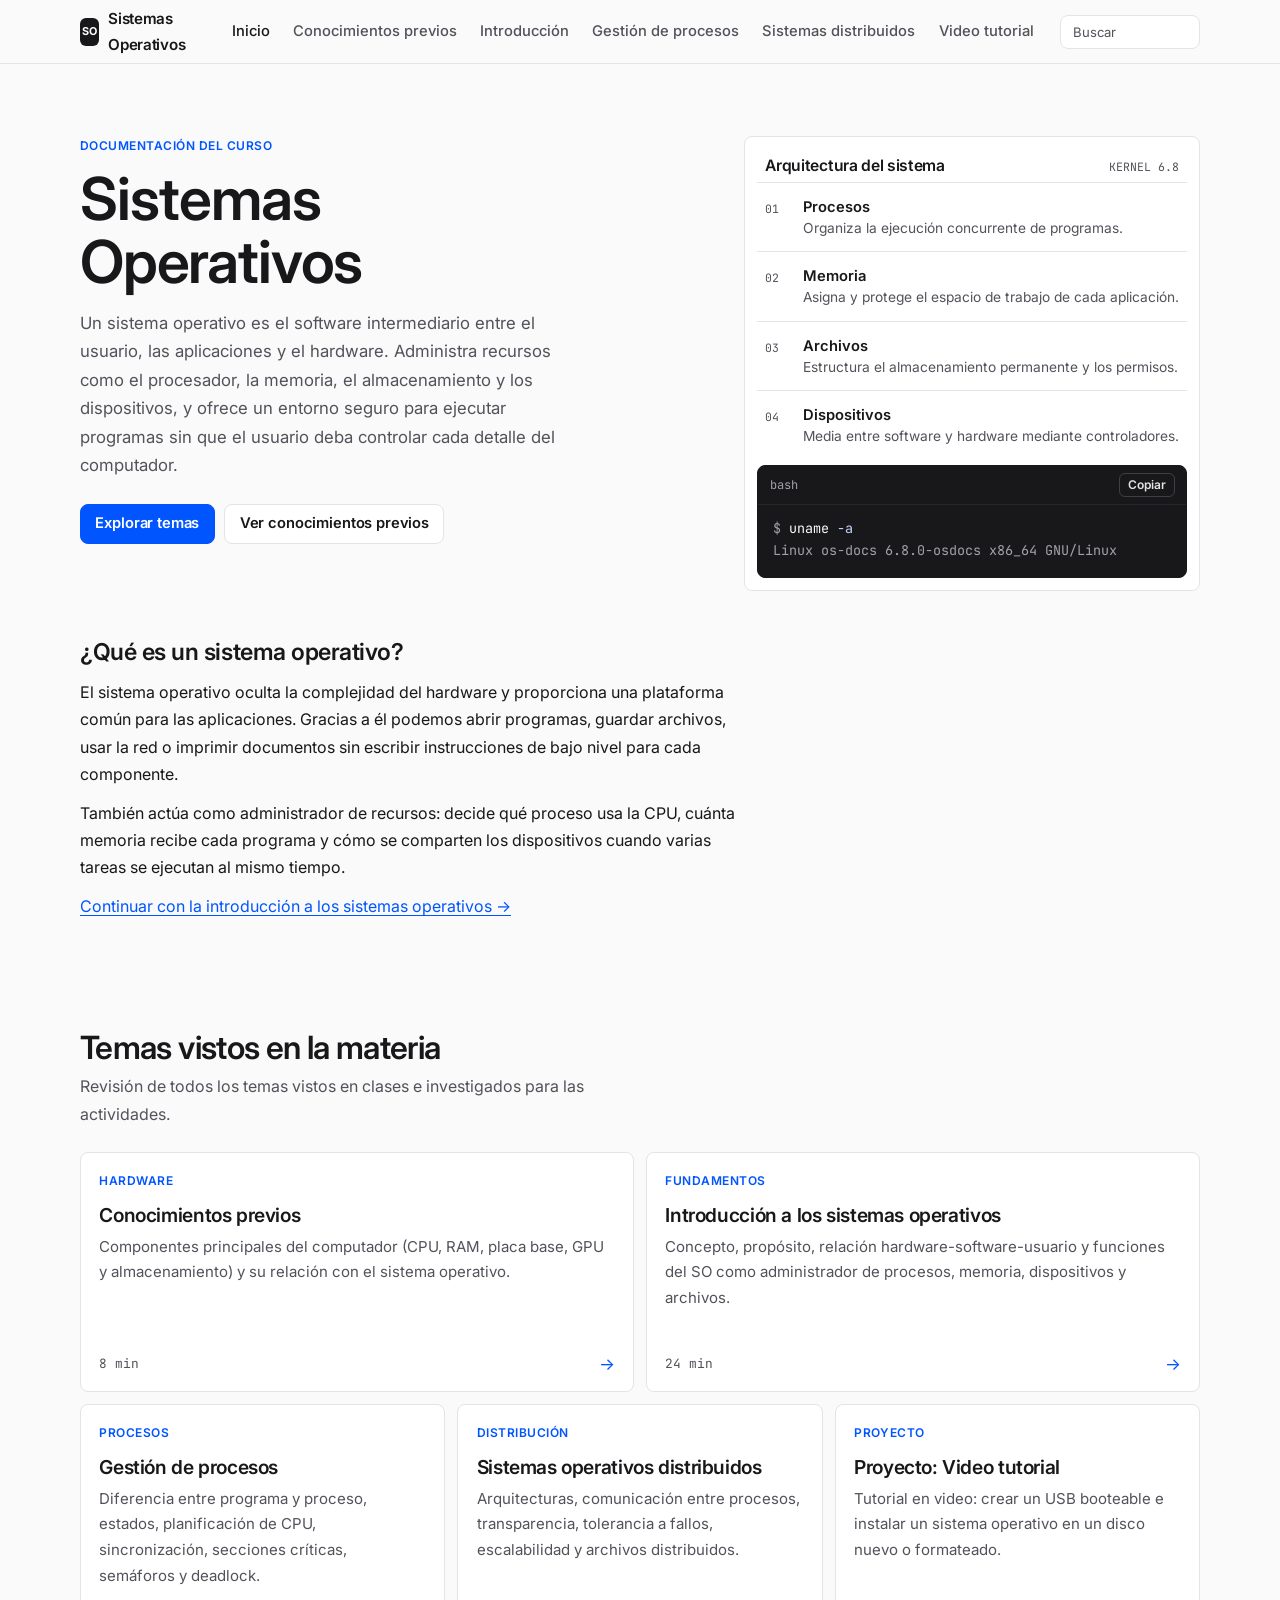
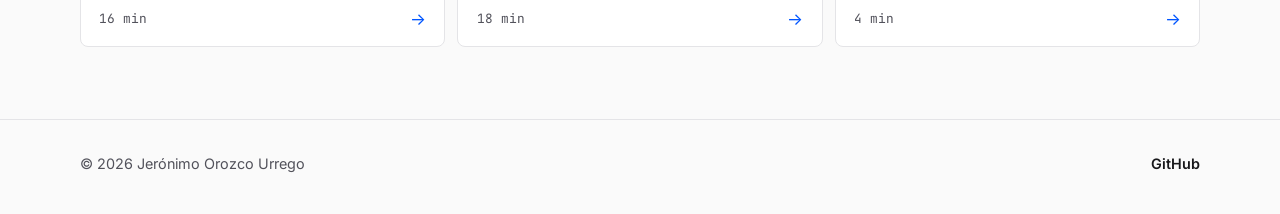
==== index.html @ da1ff466 "feat: añadir easter egg" ====
<!DOCTYPE html>
<html lang="es">
  <head>
    <meta charset="UTF-8" />
    <meta name="viewport" content="width=device-width, initial-scale=1.0" />
    <title>Sistemas Operativos | Proyecto Final</title>
    <meta
      name="description"
      content="Página educativa sobre sistemas operativos: introducción, conocimientos previos de hardware y temas del curso."
    />
    <link rel="preconnect" href="https://fonts.googleapis.com" />
    <link rel="preconnect" href="https://fonts.gstatic.com" crossorigin />
    <link
      href="https://fonts.googleapis.com/css2?family=Inter:wght@400;500;600;700&family=JetBrains+Mono:wght@400;500&display=swap"
      rel="stylesheet"
    />
    <link rel="stylesheet" href="css/styles.css?v=20261115f" />
  </head>
  <body data-root="">
    <header class="site-header">
      <div class="nav-bar">
        <a class="brand" href="index.html">
          <span class="brand-mark">SO</span>
          Sistemas Operativos
        </a>

        <ul class="nav-links" id="menu-principal">
          <li><a href="index.html" aria-current="page">Inicio</a></li>
          <li>
            <a href="temas/conocimientos-previos.html">Conocimientos previos</a>
          </li>
          <li><a href="temas/introduccion.html">Introducción</a></li>
          <li><a href="temas/gestion-procesos.html">Gestión de procesos</a></li>
          <li>
            <a href="temas/sistemas-distribuidos.html">Sistemas distribuidos</a>
          </li>
          <li><a href="temas/proyecto-video.html">Video tutorial</a></li>
        </ul>

        <div class="header-tools">
          <form class="page-search" role="search">
            <input
              class="page-search-input"
              type="search"
              placeholder="Buscar"
              aria-label="Buscar"
              autocomplete="off"
              spellcheck="false"
              autocapitalize="off"
            />
          </form>
          <button
            class="nav-toggle"
            type="button"
            aria-label="Abrir menú de navegación"
            aria-expanded="false"
            aria-controls="menu-principal"
          >
            <span></span>
            <span></span>
          </button>
        </div>
      </div>
    </header>

    <main>
      <section class="hero">
        <div class="hero-grid">
          <div class="hero-copy">
            <p class="eyebrow">
              Documentación del curso
            </p>
            <h1>Sistemas Operativos</h1>
            <p class="hero-lead">
              Un sistema operativo es el software intermediario entre el usuario,
              las aplicaciones y el hardware. Administra recursos como el
              procesador, la memoria, el almacenamiento y los dispositivos, y
              ofrece un entorno seguro para ejecutar programas sin que el usuario
              deba controlar cada detalle del computador.
            </p>
            <div class="hero-actions">
              <a class="btn btn-primary" href="#temas">Explorar temas</a>
              <a class="btn btn-secondary" href="temas/conocimientos-previos.html"
                >Ver conocimientos previos</a
              >
            </div>
          </div>

          <aside class="arch-card" aria-label="Arquitectura del sistema">
            <div class="arch-card-head">
              <h2>Arquitectura del sistema</h2>
              <span class="mono">KERNEL 6.8</span>
            </div>
            <ol class="arch-list">
              <li>
                <span class="idx mono">01</span>
                <div>
                  <strong>Procesos</strong>
                  Organiza la ejecución concurrente de programas.
                </div>
              </li>
              <li>
                <span class="idx mono">02</span>
                <div>
                  <strong>Memoria</strong>
                  Asigna y protege el espacio de trabajo de cada aplicación.
                </div>
              </li>
              <li>
                <span class="idx mono">03</span>
                <div>
                  <strong>Archivos</strong>
                  Estructura el almacenamiento permanente y los permisos.
                </div>
              </li>
              <li>
                <span class="idx mono">04</span>
                <div>
                  <strong>Dispositivos</strong>
                  Media entre software y hardware mediante controladores.
                </div>
              </li>
            </ol>
            <div class="term-block">
              <div class="term-block-bar">
                <span class="term-title">bash</span>
                <button type="button" class="copy-btn" data-copy="uname -a">
                  Copiar
                </button>
              </div>
              <pre class="term-pre"><span class="ps1">$</span> <span class="tok-cmd">uname</span> <span class="tok-flag">-a</span>
<span class="tok-out">Linux os-docs 6.8.0-osdocs x86_64 GNU/Linux</span></pre>
            </div>
          </aside>
        </div>
      </section>

      <section class="home-section" id="introduccion">
        <div class="lede-block prose">
          <h2>¿Qué es un sistema operativo?</h2>
          <p>
            El sistema operativo oculta la complejidad del hardware y
            proporciona una plataforma común para las aplicaciones. Gracias a
            él podemos abrir programas, guardar archivos, usar la red o
            imprimir documentos sin escribir instrucciones de bajo nivel para
            cada componente.
          </p>
          <p>
            También actúa como administrador de recursos: decide qué proceso
            usa la CPU, cuánta memoria recibe cada programa y cómo se
            comparten los dispositivos cuando varias tareas se ejecutan al
            mismo tiempo.
          </p>
          <p>
            <a href="temas/introduccion.html"
              >Continuar con la introducción a los sistemas operativos →</a
            >
          </p>
        </div>
      </section>

      <section class="home-section" id="temas">
        <div class="section-header">
          <h2>Temas vistos en la materia</h2>
          <p>
            Revisión de todos los temas vistos en clases e investigados para las actividades.
          </p>
        </div>

        <div class="topic-grid">
          <a class="topic-card" href="temas/conocimientos-previos.html">
            <span class="kicker">Hardware</span>
            <h3>Conocimientos previos</h3>
            <p>
              Componentes principales del computador (CPU, RAM, placa base,
              GPU y almacenamiento) y su relación con el sistema operativo.
            </p>
            <span class="topic-card-foot">
              <span class="mono">8 min</span>
              <span class="arrow" aria-hidden="true">→</span>
            </span>
          </a>

          <a class="topic-card" href="temas/introduccion.html">
            <span class="kicker">Fundamentos</span>
            <h3>Introducción a los sistemas operativos</h3>
            <p>
              Concepto, propósito, relación hardware-software-usuario y
              funciones del SO como administrador de procesos, memoria,
              dispositivos y archivos.
            </p>
            <span class="topic-card-foot">
              <span class="mono">24 min</span>
              <span class="arrow" aria-hidden="true">→</span>
            </span>
          </a>

          <a class="topic-card" href="temas/gestion-procesos.html">
            <span class="kicker">Procesos</span>
            <h3>Gestión de procesos</h3>
            <p>
              Diferencia entre programa y proceso, estados, planificación de
              CPU, sincronización, secciones críticas, semáforos y deadlock.
            </p>
            <span class="topic-card-foot">
              <span class="mono">16 min</span>
              <span class="arrow" aria-hidden="true">→</span>
            </span>
          </a>

          <a class="topic-card" href="temas/sistemas-distribuidos.html">
            <span class="kicker">Distribución</span>
            <h3>Sistemas operativos distribuidos</h3>
            <p>
              Arquitecturas, comunicación entre procesos, transparencia,
              tolerancia a fallos, escalabilidad y archivos distribuidos.
            </p>
            <span class="topic-card-foot">
              <span class="mono">18 min</span>
              <span class="arrow" aria-hidden="true">→</span>
            </span>
          </a>

          <a class="topic-card" href="temas/proyecto-video.html">
            <span class="kicker">Proyecto</span>
            <h3>Proyecto: Video tutorial</h3>
            <p>
              Tutorial en video: crear un USB booteable e instalar un
              sistema operativo en un disco nuevo o formateado.
            </p>
            <span class="topic-card-foot">
              <span class="mono">4 min</span>
              <span class="arrow" aria-hidden="true">→</span>
            </span>
          </a>
        </div>
      </section>
    </main>

    <footer class="site-footer">
      <div class="footer-inner">
        <p>© 2026 Jerónimo Orozco Urrego</p>
        <p>
          <a
            href="https://github.com/Darkkthrax"
            target="_blank"
            rel="noopener noreferrer"
            >GitHub</a
          >
        </p>
      </div>
    </footer>

    <script src="js/main.js?v=20261115f"></script>
  </body>
</html>
---- css/styles.css ----
:root {
  --bg: #fafafa;
  --surface: #f4f4f5;
  --card: #ffffff;
  --ink: #18181b;
  --muted: #52525b;
  --line: #e4e4e7;
  --line-strong: #d4d4d8;
  --accent: #0055ff;
  --accent-ink: #ffffff;
  --code: #18181b;
  --code-line: #27272a;
  --code-muted: #a1a1aa;
  --header: 64px;
  --font: "Inter", "Plus Jakarta Sans", system-ui, sans-serif;
  --mono: "JetBrains Mono", "Fira Code", ui-monospace, monospace;
  --measure: 68ch;
  --page: 1120px;
  --radius: 8px;
}

*,
*::before,
*::after {
  box-sizing: border-box;
}

html {
  scroll-behavior: smooth;
  -webkit-text-size-adjust: 100%;
  text-size-adjust: 100%;
  color-scheme: light;
}

body {
  margin: 0;
  min-height: 100vh;
  background: var(--bg);
  color: var(--ink);
  font-family: var(--font);
  font-size: 16px;
  line-height: 1.7;
  overflow-x: clip;
}

::selection {
  background: #dbe6ff;
  color: var(--ink);
}

img {
  max-width: 100%;
  display: block;
}

button,
input,
textarea {
  font-family: inherit;
}

:focus-visible {
  outline: 2px solid var(--accent);
  outline-offset: 2px;
}

a {
  color: var(--accent);
  text-underline-offset: 3px;
}

h1,
h2,
h3 {
  font-weight: 600;
  letter-spacing: -0.02em;
  line-height: 1.2;
  color: var(--ink);
  scroll-margin-top: calc(var(--header) + 16px);
}

h1 {
  margin: 0 0 0.75rem;
  font-size: clamp(2rem, 4vw, 2.55rem);
}

h2 {
  margin: 2.4rem 0 0.7rem;
  font-size: 1.45rem;
}

h3 {
  margin: 1.6rem 0 0.4rem;
  font-size: 1.08rem;
}

p {
  margin: 0.75rem 0;
}

strong {
  font-weight: 600;
}

.mono,
code,
kbd,
pre,
.term-pre,
.term-title {
  font-family: var(--mono);
}

/* Header */

.site-header {
  position: sticky;
  top: 0;
  z-index: 40;
  height: var(--header);
  background: rgba(250, 250, 250, 0.86);
  backdrop-filter: blur(8px);
  -webkit-backdrop-filter: blur(8px);
  border-bottom: 1px solid var(--line);
}

.nav-bar {
  height: 100%;
  width: min(var(--page), calc(100% - 40px));
  margin: 0 auto;
  display: grid;
  grid-template-columns: 1fr auto 1fr;
  align-items: center;
  gap: 1rem;
}

.brand {
  display: inline-flex;
  align-items: center;
  gap: 0.6rem;
  justify-self: start;
  color: var(--ink);
  text-decoration: none;
  font-weight: 600;
  letter-spacing: -0.02em;
  font-size: 0.95rem;
}

.brand-mark {
  width: 28px;
  height: 28px;
  display: grid;
  place-items: center;
  background: var(--ink);
  color: #fff;
  border-radius: 6px;
  font-size: 0.68rem;
  font-weight: 700;
  letter-spacing: 0;
}

.nav-links {
  display: flex;
  align-items: center;
  gap: 0.15rem;
  list-style: none;
  margin: 0;
  padding: 0;
}

.nav-links a {
  display: inline-block;
  padding: 0.35rem 0.65rem;
  color: var(--muted);
  text-decoration: none;
  font-size: 0.92rem;
  font-weight: 500;
  border-radius: 6px;
}

.nav-links a:hover {
  color: var(--ink);
  background: var(--surface);
}

.nav-links a[aria-current="page"] {
  color: var(--ink);
}

.header-tools {
  justify-self: end;
  display: flex;
  align-items: center;
  gap: 0.5rem;
}

.page-search {
  position: relative;
}

.page-search-input {
  width: 8.75rem;
  height: 34px;
  padding: 0 0.75rem;
  border: 1px solid var(--line);
  border-radius: var(--radius);
  background: var(--card);
  color: var(--ink);
  font-size: 0.82rem;
}

.page-search-input::placeholder {
  color: var(--muted);
}

.page-search-input:hover,
.page-search-input:focus {
  border-color: var(--line-strong);
  outline: none;
}

.page-search.is-cheat .page-search-input {
  border-color: #8f1d1d;
  color: #8f1d1d;
}

.search-panel {
  position: absolute;
  top: calc(100% + 6px);
  right: 0;
  z-index: 30;
  width: min(320px, 70vw);
  background: var(--card);
  border: 1px solid var(--line);
  border-radius: var(--radius);
  box-shadow: 0 12px 32px rgba(24, 24, 27, 0.12);
  overflow: hidden;
}

.search-panel[hidden] {
  display: none !important;
}

.page-search.is-cheat .search-panel {
  border-color: #8f1d1d;
}

kbd {
  font-family: var(--mono);
  font-size: 0.68rem;
  line-height: 1;
  padding: 0.28rem 0.35rem;
  border: 1px solid var(--line);
  border-radius: 4px;
  background: var(--surface);
  color: var(--ink);
}

.nav-toggle {
  display: none;
  width: 36px;
  height: 36px;
  border: 1px solid var(--line);
  border-radius: var(--radius);
  background: var(--card);
  cursor: pointer;
  padding: 0;
}

.nav-toggle span {
  display: block;
  width: 14px;
  height: 1px;
  margin: 5px auto;
  background: var(--ink);
}

/* Home */

.hero-grid,
.home-section,
.footer-inner {
  width: min(var(--page), calc(100% - 40px));
  margin-inline: auto;
}

.hero-grid {
  display: grid;
  grid-template-columns: minmax(0, 1.15fr) minmax(280px, 0.85fr);
  gap: 3rem;
  align-items: start;
  padding: 4.5rem 0 1.5rem;
}

.eyebrow,
.kicker {
  margin: 0 0 0.75rem;
  color: var(--accent);
  font-size: 0.75rem;
  font-weight: 600;
  letter-spacing: 0.04em;
  text-transform: uppercase;
}

.eyebrow .mono {
  text-transform: none;
  letter-spacing: 0;
}

.hero h1 {
  font-size: clamp(2.6rem, 5vw, 3.7rem);
  line-height: 1.05;
  max-width: 12ch;
}

.hero-lead,
.page-hero > .container > p,
.section-header p,
.topic-card p,
.arch-list div,
.summary-block > p,
.activity > p,
figcaption {
  color: var(--muted);
}

.hero-lead {
  max-width: 46ch;
  font-size: 1.05rem;
  margin: 1rem 0 0;
}

.hero-actions,
.crossword-actions {
  display: flex;
  flex-wrap: wrap;
  gap: 0.6rem;
  margin-top: 1.5rem;
}

.btn {
  display: inline-flex;
  align-items: center;
  justify-content: center;
  min-height: 40px;
  padding: 0.45rem 0.9rem;
  border-radius: var(--radius);
  border: 1px solid transparent;
  font-weight: 600;
  font-size: 0.92rem;
  letter-spacing: -0.01em;
  text-decoration: none;
  cursor: pointer;
  line-height: 1.2;
}

.btn-primary {
  background: var(--accent);
  border-color: var(--accent);
  color: var(--accent-ink);
}

.btn-primary:hover {
  background: #0046d5;
  border-color: #0046d5;
  color: #fff;
}

.btn-secondary {
  background: var(--card);
  border-color: var(--line);
  color: var(--ink);
}

.btn-secondary:hover {
  border-color: var(--ink);
  color: var(--ink);
}

.arch-card {
  background: var(--card);
  border: 1px solid var(--line);
  border-radius: var(--radius);
  padding: 0.4rem;
}

.arch-card-head {
  display: flex;
  align-items: baseline;
  justify-content: space-between;
  gap: 1rem;
  padding: 0.85rem 0.85rem 0.35rem;
}

.arch-card h2 {
  margin: 0;
  font-size: 0.98rem;
}

.arch-card-head .mono {
  color: var(--muted);
  font-size: 0.72rem;
}

.arch-list {
  list-style: none;
  margin: 0;
  padding: 0 0.35rem;
}

.arch-list li {
  display: grid;
  grid-template-columns: 2rem minmax(0, 1fr);
  gap: 0.35rem;
  padding: 0.8rem 0.5rem;
  border-top: 1px solid var(--line);
}

.arch-list .idx {
  color: var(--muted);
  font-size: 0.72rem;
  padding-top: 0.2rem;
}

.arch-list strong {
  display: block;
  color: var(--ink);
  font-size: 0.92rem;
}

.arch-list div {
  font-size: 0.86rem;
  line-height: 1.5;
}

.arch-card .term-block {
  margin: 0.35rem;
}

.home-section {
  padding: 1.5rem 0 4.5rem;
}

.lede-block {
  max-width: var(--measure);
}

.lede-block h2 {
  margin-top: 0;
}

.section-header h2 {
  margin: 0 0 0.4rem;
  font-size: clamp(1.6rem, 3vw, 2rem);
}

.section-header p {
  margin: 0;
  max-width: 52ch;
}

.topic-grid {
  display: grid;
  grid-template-columns: repeat(6, minmax(0, 1fr));
  gap: 0.75rem;
  margin: 1.5rem 0 0;
}

.topic-card {
  grid-column: span 2;
  display: flex;
  flex-direction: column;
  min-height: 220px;
  padding: 1.15rem 1.15rem 1rem;
  background: var(--card);
  border: 1px solid var(--line);
  border-radius: var(--radius);
  color: inherit;
  text-decoration: none;
  transition: border-color 0.15s ease;
}

.topic-card:nth-child(1),
.topic-card:nth-child(2) {
  grid-column: span 3;
  min-height: 240px;
}

.topic-card:hover {
  border-color: var(--ink);
  color: inherit;
}

.topic-card h3 {
  margin: 0 0 0.45rem;
  font-size: 1.2rem;
}

.topic-card p {
  margin: 0;
  flex: 1;
  font-size: 0.94rem;
}

.topic-card-foot {
  display: flex;
  align-items: center;
  justify-content: space-between;
  margin-top: 1.25rem;
  color: var(--muted);
  font-size: 0.8rem;
}

.topic-card .arrow {
  color: var(--accent);
  font-size: 1.05rem;
  line-height: 1;
}

/* Documentation layout */

.doc-shell {
  width: min(1180px, calc(100% - 40px));
  margin: 0 auto;
  padding: 2.5rem 0 4rem;
  display: grid;
  grid-template-columns: 200px minmax(0, var(--measure)) 190px;
  justify-content: center;
  column-gap: 2.5rem;
  align-items: start;
}

.doc-nav,
.doc-rail {
  position: sticky;
  top: calc(var(--header) + 20px);
  align-self: start;
  max-height: calc(100vh - var(--header) - 36px);
  overflow-x: hidden;
  overflow-y: auto;
}

.rail-label,
.toc > p {
  margin: 0 0 0.55rem;
  color: var(--muted);
  font-size: 0.72rem;
  font-weight: 600;
  letter-spacing: 0.06em;
  text-transform: uppercase;
}

.doc-nav ul {
  list-style: none;
  margin: 0;
  padding: 0;
}

.doc-nav a {
  display: block;
  padding: 0.32rem 0.55rem;
  border-radius: 6px;
  color: var(--muted);
  text-decoration: none;
  font-size: 0.88rem;
  line-height: 1.4;
}

.doc-nav a:hover {
  color: var(--ink);
  background: var(--surface);
}

.doc-nav a[aria-current="page"] {
  color: var(--accent);
  background: var(--surface);
  font-weight: 600;
}

.doc-main {
  min-width: 0;
  max-width: var(--measure);
}

.page-hero {
  padding: 0 0 0.4rem;
}

.page-hero p {
  color: var(--muted);
  max-width: var(--measure);
}

.container,
.content-column {
  width: 100%;
  max-width: none;
  margin: 0;
}

.section {
  padding: 0;
}

.prose p,
.prose li {
  color: var(--ink);
}

.prose > p,
.note,
.scenario,
.feature-list,
.sequence {
  max-width: var(--measure);
}

.toc {
  border: 0;
  background: transparent;
  padding: 0;
}

.toc ol {
  list-style: none;
  margin: 0;
  padding: 0;
}

.toc li + li {
  margin-top: 0.1rem;
}

.toc a {
  display: block;
  padding: 0.22rem 0;
  color: var(--muted);
  text-decoration: none;
  font-size: 0.82rem;
  line-height: 1.4;
}

.toc a:hover,
.toc a[aria-current="true"] {
  color: var(--ink);
}

.feature-list {
  list-style: none;
  margin: 0.8rem 0 1rem;
  padding: 0;
}

.feature-list li {
  margin: 0;
  padding: 0.55rem 0 0.55rem 0.9rem;
  border-left: 1px solid var(--line);
}

.feature-list li + li {
  margin-top: 0;
}

.note,
.scenario,
.summary-block,
.activity,
.refs {
  margin-top: 1.5rem;
}

.note,
.scenario {
  padding: 0.9rem 1rem;
  background: var(--surface);
  border: 1px solid var(--line);
  border-left: 2px solid var(--accent);
  border-radius: var(--radius);
}

.scenario {
  border-left-color: var(--ink);
}

.summary-block,
.activity,
.refs {
  padding-top: 0.25rem;
}

.summary-block h2,
.activity h2,
.refs h2 {
  margin-top: 0.2rem;
}

.diagram {
  margin: 1.1rem 0 1.3rem;
}

.diagram figcaption,
.media-block figcaption,
.video-block figcaption,
.compare caption {
  margin-top: 0.45rem;
  color: var(--muted);
  font-size: 0.86rem;
}

.layers {
  list-style: none;
  margin: 0;
  padding: 0;
  display: grid;
  gap: 0.5rem;
}

.layers li {
  padding: 0.8rem 0.9rem;
  background: var(--card);
  border: 1px solid var(--line);
  border-radius: var(--radius);
}

.layers li strong {
  display: block;
  font-size: 0.95rem;
}

.layers li span {
  display: block;
  margin-top: 0.15rem;
  color: var(--muted);
  font-size: 0.92rem;
}

.sequence {
  list-style: none;
  counter-reset: step;
  margin: 1rem 0;
  padding: 0;
}

.sequence li {
  counter-increment: step;
  position: relative;
  padding: 0 0 0.95rem 2.4rem;
}

.sequence li::before {
  content: counter(step, decimal-leading-zero);
  position: absolute;
  left: 0;
  top: 0.15rem;
  font-family: var(--mono);
  font-size: 0.75rem;
  color: var(--accent);
}

.states {
  display: grid;
  grid-template-columns: repeat(3, minmax(0, 1fr));
  gap: 0.5rem;
}

.state {
  padding: 0.8rem 0.85rem;
  background: var(--card);
  border: 1px solid var(--line);
  border-radius: var(--radius);
}

.state.is-current {
  border-color: var(--accent);
}

.state strong {
  display: block;
  font-size: 0.95rem;
}

.state span {
  display: block;
  margin-top: 0.3rem;
  color: var(--muted);
  font-size: 0.9rem;
}

.table-wrap {
  overflow-x: auto;
  margin: 1rem 0 1.2rem;
  border: 1px solid var(--line);
  border-radius: var(--radius);
  background: var(--card);
}

.compare {
  width: 100%;
  min-width: 520px;
  border-collapse: collapse;
  font-size: 0.92rem;
}

.compare caption {
  caption-side: bottom;
  padding: 0.55rem 0.8rem 0.7rem;
  text-align: left;
}

.compare th,
.compare td {
  padding: 0.7rem 0.8rem;
  border-bottom: 1px solid var(--line);
  text-align: left;
  vertical-align: top;
  font-weight: 400;
  color: var(--ink);
}

.compare thead th {
  background: var(--surface);
  color: var(--muted);
  font-size: 0.78rem;
  font-weight: 600;
  letter-spacing: 0.03em;
  text-transform: uppercase;
}

.compare tbody th {
  width: 22%;
  font-weight: 600;
}

.compare tr:last-child th,
.compare tr:last-child td {
  border-bottom: 0;
}

:not(pre) > code {
  font-family: var(--mono);
  font-size: 0.86em;
  background: var(--surface);
  border: 1px solid var(--line);
  border-radius: 4px;
  padding: 0.05em 0.35em;
  color: var(--ink);
}

.command {
  margin: 1.2rem 0;
}

.command h3 {
  margin-bottom: 0.45rem;
}

.term-block {
  margin: 0.7rem 0 0.9rem;
  background: var(--code);
  border: 1px solid var(--code);
  border-radius: var(--radius);
  overflow: hidden;
}

.term-block-bar {
  display: flex;
  align-items: center;
  justify-content: space-between;
  gap: 0.75rem;
  padding: 0.45rem 0.7rem;
  border-bottom: 1px solid var(--code-line);
  color: var(--code-muted);
  font-family: var(--mono);
  font-size: 0.75rem;
}

.copy-btn {
  border: 1px solid #3f3f46;
  background: transparent;
  color: #e4e4e7;
  border-radius: 6px;
  font-family: var(--font);
  font-size: 0.75rem;
  font-weight: 600;
  padding: 0.2rem 0.5rem;
  cursor: pointer;
}

.copy-btn:hover,
.copy-btn.is-copied {
  background: #27272a;
  color: #fff;
}

.term-pre {
  margin: 0;
  padding: 0.85rem 0.9rem 1rem;
  overflow-x: auto;
  background: var(--code);
  color: #f4f4f5;
  font-family: var(--mono);
  font-size: 0.84rem;
  line-height: 1.6;
}

.ps1,
.tok-out {
  color: var(--code-muted);
}

.tok-cmd {
  color: #fafafa;
}

.tok-flag,
.tok-str {
  color: #c7d4ff;
}

.refs ol {
  margin: 0;
  padding: 0;
  list-style: none;
  counter-reset: ref;
}

.refs li {
  position: relative;
  padding-left: 2.4rem;
  color: var(--muted);
  font-size: 0.92rem;
}

.refs li + li {
  margin-top: 0.55rem;
}

.refs li::before {
  counter-increment: ref;
  content: counter(ref, decimal-leading-zero);
  position: absolute;
  left: 0;
  font-family: var(--mono);
  font-size: 0.75rem;
  color: var(--ink);
}

.media-block,
.video-block {
  margin: 1.1rem 0 1.3rem;
}

.media-frame,
.video-frame,
.video-embed {
  position: relative;
  overflow: hidden;
  border: 1px solid var(--line);
  border-radius: var(--radius);
  background: var(--surface);
}

.media-frame {
  min-height: 180px;
}

.media-frame img,
.video-frame video {
  width: 100%;
  display: block;
}

.media-frame img {
  min-height: 180px;
  object-fit: cover;
}

.media-frame .placeholder-label,
.video-placeholder {
  margin: 0;
  padding: 0.8rem 0.9rem;
  color: var(--muted);
  font-size: 0.86rem;
}

.media-frame .placeholder-label {
  display: none;
}

.media-frame.is-empty .placeholder-label,
.video-frame.is-empty .video-placeholder {
  display: block;
}

.video-frame {
  background: var(--code);
  aspect-ratio: 16 / 9;
}

.video-frame video {
  height: 100%;
  background: var(--code);
}

.video-frame.is-empty video {
  display: none;
}

.video-placeholder {
  display: none;
  color: #e4e4e7;
}

.video-frame.is-empty .video-placeholder {
  display: grid;
  place-items: center;
  min-height: 100%;
}

.video-placeholder code {
  color: #fff;
  background: transparent;
  border: 0;
}

.video-embed {
  margin-top: 0.7rem;
  aspect-ratio: 16 / 9;
  background: var(--code);
}

.video-embed iframe {
  position: absolute;
  inset: 0;
  width: 100%;
  height: 100%;
  border: 0;
}

.project-meta {
  display: grid;
  grid-template-columns: repeat(auto-fit, minmax(200px, 1fr));
  gap: 0.6rem;
  margin: 0 0 1.4rem;
}

.project-meta > * {
  border: 1px solid var(--line);
  border-radius: var(--radius);
  background: var(--card);
  padding: 0.75rem 0.85rem;
}

.project-meta span {
  display: block;
  margin-bottom: 0.2rem;
  color: var(--muted);
  font-size: 0.72rem;
  font-weight: 600;
  letter-spacing: 0.05em;
  text-transform: uppercase;
}

.project-meta strong {
  display: block;
  font-size: 0.95rem;
  font-weight: 600;
  letter-spacing: -0.02em;
}

.project-meta strong + strong {
  margin-top: 0.15rem;
  color: var(--muted);
  font-weight: 500;
}

.flip-grid {
  display: grid;
  grid-template-columns: 1fr 1fr;
  gap: 0.6rem;
}

.flip-card {
  perspective: 1000px;
  height: 210px;
  border: 0;
  background: transparent;
  padding: 0;
  cursor: pointer;
  text-align: left;
  width: 100%;
  color: inherit;
}

.flip-inner {
  position: relative;
  display: block;
  width: 100%;
  height: 100%;
  transform-style: preserve-3d;
  transition: transform 0.4s ease;
}

.flip-card.is-flipped .flip-inner {
  transform: rotateY(180deg);
}

.flip-face {
  position: absolute;
  inset: 0;
  display: flex;
  flex-direction: column;
  justify-content: space-between;
  padding: 0.9rem 1rem;
  border: 1px solid var(--line);
  border-radius: var(--radius);
  background: var(--card);
  backface-visibility: hidden;
  -webkit-backface-visibility: hidden;
  overflow: hidden;
}

.flip-face.back {
  transform: rotateY(180deg);
  background: var(--surface);
}

.flip-face h3 {
  margin: 0;
  font-size: 1.05rem;
}

.flip-face p {
  margin: 0.5rem 0 0;
  color: var(--muted);
  font-size: 0.9rem;
}

.flip-hint {
  margin-top: auto;
  padding-top: 0.7rem;
  color: var(--accent);
  font-size: 0.75rem;
  font-weight: 600;
}

.crossword {
  display: grid;
  gap: 0.8rem;
}

.crossword-clues {
  margin: 0;
  padding-left: 1.2rem;
  color: var(--ink);
}

.crossword-clues li + li {
  margin-top: 0.3rem;
}

.crossword-board {
  display: grid;
  gap: 0.45rem;
}

.crossword-row {
  display: grid;
  grid-template-columns: 1.6rem minmax(0, 1fr);
  gap: 0.5rem;
  align-items: center;
}

.crossword-row span {
  font-family: var(--mono);
  font-size: 0.78rem;
  color: var(--muted);
}

.crossword-board input {
  width: 100%;
  border: 1px solid var(--line);
  border-radius: var(--radius);
  background: var(--card);
  padding: 0.55rem 0.7rem;
  color: var(--ink);
  font-family: var(--mono);
  font-weight: 500;
  letter-spacing: 0.04em;
  text-transform: uppercase;
}

.crossword-board input:focus {
  outline: 2px solid var(--accent);
  border-color: var(--accent);
}

.crossword-board input.is-correct {
  border-color: #15803d;
}

.crossword-board input.is-wrong {
  border-color: #b45309;
}

.crossword-feedback {
  min-height: 1.4em;
  margin: 0;
  font-weight: 600;
  font-size: 0.92rem;
}

.crossword-feedback.is-ok {
  color: #15803d;
}

.crossword-feedback.is-bad {
  color: #b45309;
}

.topic-pager {
  display: flex;
  justify-content: space-between;
  gap: 0.7rem;
  margin-top: 2.5rem;
  padding-top: 1.1rem;
  border-top: 1px solid var(--line);
}

.topic-pager a {
  flex: 1;
  max-width: 48%;
  display: flex;
  flex-direction: column;
  gap: 0.2rem;
  padding: 0.8rem 0.9rem;
  border: 1px solid var(--line);
  border-radius: var(--radius);
  background: var(--card);
  text-decoration: none;
  color: inherit;
}

.topic-pager a:hover {
  border-color: var(--ink);
}

.topic-pager span {
  color: var(--muted);
  font-size: 0.75rem;
  font-weight: 600;
}

.topic-pager strong {
  color: var(--ink);
  font-weight: 600;
  letter-spacing: -0.02em;
  font-size: 0.95rem;
}

.topic-pager .next {
  text-align: right;
  margin-left: auto;
}

.topic-pager .is-disabled {
  opacity: 0.45;
  pointer-events: none;
}

.site-footer {
  border-top: 1px solid var(--line);
}

.footer-inner {
  padding: 1.25rem 0 1.6rem;
  display: flex;
  justify-content: space-between;
  gap: 1rem;
  color: var(--muted);
  font-size: 0.9rem;
}

.site-footer a {
  color: var(--ink);
  font-weight: 600;
  text-decoration: none;
}

.site-footer a:hover {
  color: var(--accent);
}

/* Search */

.search-layer {
  position: fixed;
  inset: 0;
  z-index: 80;
  display: grid;
  align-items: start;
  justify-items: center;
  padding: 12vh 1rem 1rem;
  background: rgba(24, 24, 27, 0.4);
}

.search-layer[hidden] {
  display: none !important;
}

.search-dialog {
  width: min(560px, 100%);
  background: var(--card);
  border: 1px solid var(--line);
  border-radius: var(--radius);
  overflow: hidden;
}

.search-input {
  width: 100%;
  border: 0;
  border-bottom: 1px solid var(--line);
  background: transparent;
  padding: 0.9rem 1rem;
  font-size: 1rem;
  color: var(--ink);
}

.search-input:focus {
  outline: none;
}

.search-results {
  list-style: none;
  margin: 0;
  padding: 0.35rem;
  max-height: 320px;
  overflow: auto;
}

.search-results button {
  width: 100%;
  display: flex;
  flex-direction: column;
  align-items: flex-start;
  gap: 0.1rem;
  padding: 0.55rem 0.7rem;
  border: 0;
  border-radius: 6px;
  background: transparent;
  color: var(--ink);
  text-align: left;
  cursor: pointer;
}

.search-results button small {
  color: var(--muted);
  font-size: 0.78rem;
}

.search-results button.is-active,
.search-results button:hover {
  background: var(--surface);
}

.search-empty,
.search-hint {
  margin: 0;
  padding: 0.7rem 1rem;
  color: var(--muted);
  font-size: 0.8rem;
  border-top: 1px solid var(--line);
}

.search-layer.is-cheat {
  background: rgba(42, 0, 0, 0.72);
}

.search-layer.is-cheat .search-dialog {
  border-color: #8f1d1d;
  box-shadow: 0 0 0 1px #5c1010, 0 24px 70px rgba(90, 0, 0, 0.45);
}

.search-layer.is-cheat .search-input {
  color: #ffd0cc;
}

.search-layer.is-cheat .search-hint {
  color: #ffb4b0;
  border-top-color: #3f1616;
  font-size: 0.72rem;
  font-weight: 600;
  letter-spacing: 0.08em;
  text-transform: uppercase;
}

.search-results button.is-secret {
  background: #2a1010;
  color: #ffe8e4;
}

.search-results button.is-secret small {
  color: #ff6b63;
}

.search-results button.is-secret.is-active,
.search-results button.is-secret:hover {
  background: #3d1515;
}

@media (max-width: 1080px) {
  .doc-shell {
    grid-template-columns: 1fr;
    row-gap: 1.25rem;
  }

  .doc-nav,
  .doc-rail {
    position: static;
    max-height: none;
  }

  .doc-rail {
    order: 2;
    padding-bottom: 0.75rem;
    border-bottom: 1px solid var(--line);
  }

  .doc-main {
    order: 3;
    max-width: var(--measure);
  }

  .toc ol {
    display: flex;
    flex-wrap: wrap;
    gap: 0.2rem 1rem;
  }
}

@media (max-width: 900px) {
  .nav-bar {
    grid-template-columns: 1fr auto;
  }

  .nav-toggle {
    display: inline-block;
  }

  .search-label {
    display: none;
  }

  .nav-links {
    display: none;
    position: absolute;
    top: calc(100% + 1px);
    left: 0;
    right: 0;
    flex-direction: column;
    align-items: stretch;
    padding: 0.4rem;
    background: rgba(250, 250, 250, 0.96);
    backdrop-filter: blur(8px);
    border-bottom: 1px solid var(--line);
  }

  .nav-links.is-open {
    display: flex;
  }

  .nav-links a {
    padding: 0.7rem 0.75rem;
  }

  .hero-grid,
  .topic-grid,
  .doc-shell,
  .states,
  .flip-grid {
    grid-template-columns: 1fr;
  }

  .hero-grid {
    padding-top: 2.4rem;
    gap: 1.5rem;
  }

  .hero h1 {
    max-width: none;
  }

  .topic-card,
  .topic-card:nth-child(1),
  .topic-card:nth-child(2) {
    grid-column: auto;
    min-height: 0;
  }

  .doc-shell {
    padding-top: 1.4rem;
  }

  .doc-nav {
    position: static;
    max-height: none;
  }

  .doc-nav ul {
    display: flex;
    gap: 0.25rem;
    overflow-x: auto;
    padding-bottom: 0.35rem;
  }

  .doc-nav a {
    white-space: nowrap;
    border: 1px solid var(--line);
    border-radius: var(--radius);
    padding: 0.3rem 0.7rem;
    margin: 0;
    background: var(--card);
  }

  .topic-pager {
    flex-direction: column;
  }

  .topic-pager a,
  .topic-pager .next {
    max-width: none;
    text-align: left;
    margin-left: 0;
  }
}

@media (max-width: 640px) {
  .footer-inner {
    flex-direction: column;
  }

  .hero-actions .btn,
  .crossword-actions .btn {
    width: 100%;
  }
}

@media (prefers-reduced-motion: reduce) {
  html {
    scroll-behavior: auto;
  }

  .flip-inner,
  .topic-card {
    transition: none;
  }
}
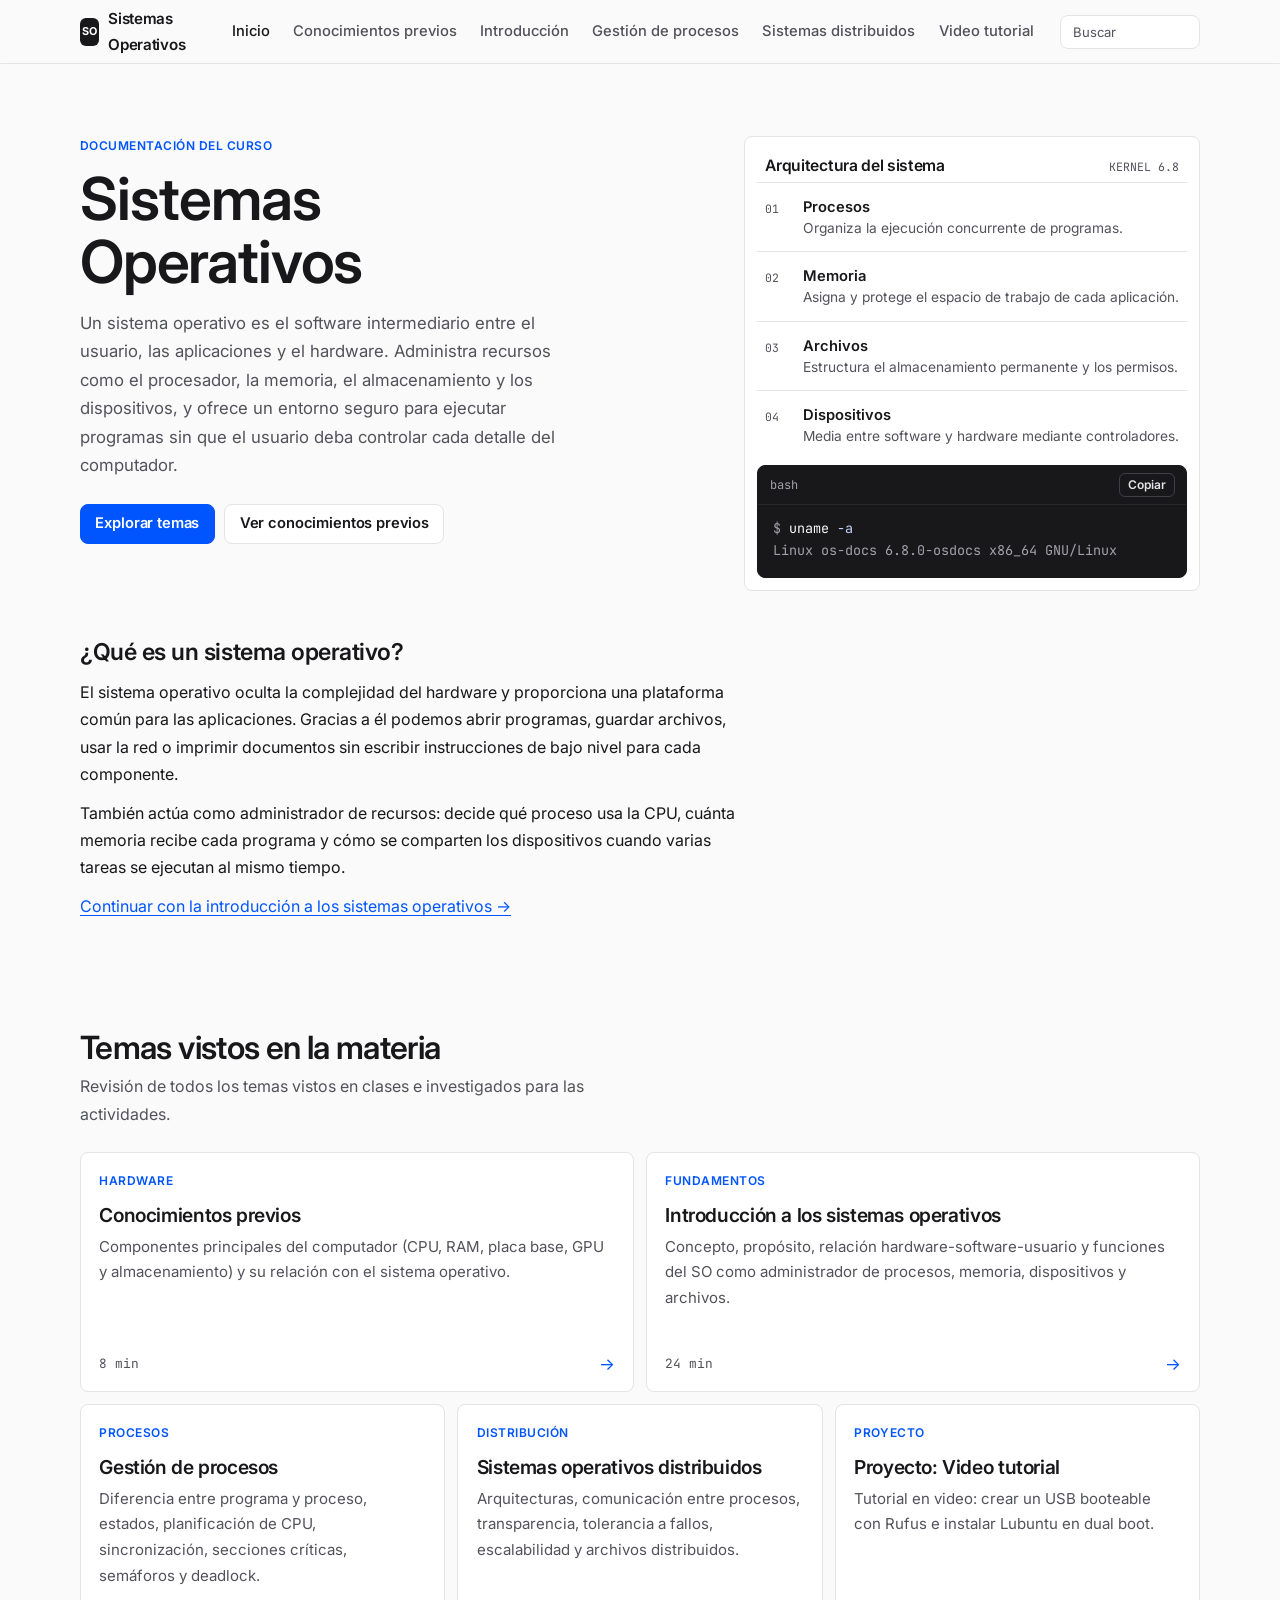
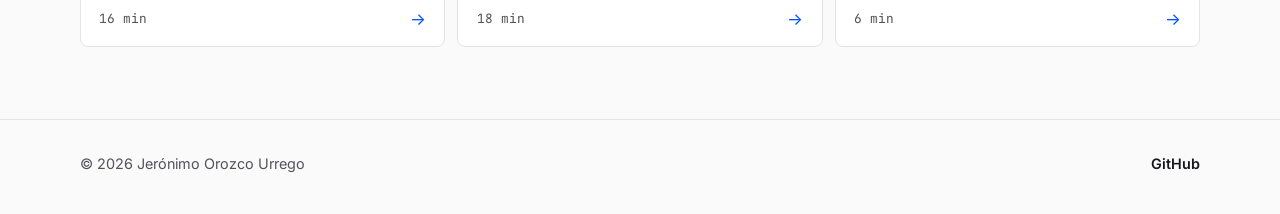
==== commit 8f1297e6: "chore: agregar arreglos y video de instalación" ====
--- a/index.html
+++ b/index.html
@@ -225,11 +225,11 @@
             <span class="kicker">Proyecto</span>
             <h3>Proyecto: Video tutorial</h3>
             <p>
-              Tutorial en video: crear un USB booteable e instalar un
-              sistema operativo en un disco nuevo o formateado.
-            </p>
-            <span class="topic-card-foot">
-              <span class="mono">4 min</span>
+              Tutorial en video: crear un USB booteable con Rufus e instalar
+              Lubuntu en dual boot.
+            </p>
+            <span class="topic-card-foot">
+              <span class="mono">6 min</span>
               <span class="arrow" aria-hidden="true">→</span>
             </span>
           </a>
--- a/css/styles.css
+++ b/css/styles.css
@@ -331,7 +331,8 @@
 }
 
 .hero-actions,
-.crossword-actions {
+.crossword-actions,
+.flow-actions {
   display: flex;
   flex-wrap: wrap;
   gap: 0.6rem;
@@ -975,21 +976,18 @@
   object-fit: cover;
 }
 
-.media-frame .placeholder-label,
-.video-placeholder {
-  margin: 0;
-  padding: 0.8rem 0.9rem;
-  color: var(--muted);
-  font-size: 0.86rem;
-}
-
-.media-frame .placeholder-label {
-  display: none;
-}
-
-.media-frame.is-empty .placeholder-label,
-.video-frame.is-empty .video-placeholder {
-  display: block;
+.media-frame.is-diagram {
+  min-height: 0;
+  padding: 0.85rem 1rem;
+  background: #fff;
+}
+
+.media-frame.is-diagram img {
+  width: 100%;
+  height: auto;
+  min-height: 0;
+  object-fit: contain;
+  background: #fff;
 }
 
 .video-frame {
@@ -1008,7 +1006,10 @@
 
 .video-placeholder {
   display: none;
+  margin: 0;
+  padding: 0.8rem 0.9rem;
   color: #e4e4e7;
+  font-size: 0.86rem;
 }
 
 .video-frame.is-empty .video-placeholder {
@@ -1216,6 +1217,162 @@
 
 .crossword-feedback.is-bad {
   color: #b45309;
+}
+
+.arena {
+  display: grid;
+  gap: 0.9rem;
+  margin-top: 0.4rem;
+}
+
+.arena-meta {
+  display: flex;
+  flex-wrap: wrap;
+  gap: 0.75rem 1.2rem;
+  color: var(--muted);
+  font-size: 0.9rem;
+  font-weight: 600;
+}
+
+.arena-prompt {
+  margin: 0;
+  font-weight: 600;
+}
+
+.arena-choices {
+  display: flex;
+  flex-wrap: wrap;
+  gap: 0.6rem;
+}
+
+.arena-choices .btn.is-selected {
+  border-color: var(--accent);
+  box-shadow: inset 0 0 0 1px var(--accent);
+}
+
+.arena-choices .btn:disabled {
+  opacity: 0.7;
+  cursor: default;
+}
+
+.arena-results {
+  display: grid;
+  gap: 0.8rem;
+}
+
+.arena-panel {
+  border: 1px solid var(--line);
+  border-radius: var(--radius);
+  background: var(--card);
+  padding: 0.85rem 1rem;
+}
+
+.arena-panel h3 {
+  margin: 0 0 0.35rem;
+  font-size: 1rem;
+}
+
+.arena-order,
+.arena-metrics {
+  margin: 0;
+  color: var(--muted);
+  font-size: 0.9rem;
+}
+
+.arena-gantt {
+  display: flex;
+  width: 100%;
+  min-height: 2.1rem;
+  margin: 0.65rem 0;
+  border: 1px solid var(--line);
+  border-radius: 6px;
+  overflow: hidden;
+  background: var(--surface);
+}
+
+.arena-gantt-block,
+.arena-gantt-idle {
+  display: inline-flex;
+  align-items: center;
+  justify-content: center;
+  min-width: 0;
+  padding: 0 0.2rem;
+  color: #fff;
+  font-family: var(--mono);
+  font-size: 0.75rem;
+  font-weight: 600;
+}
+
+.arena-gantt-idle {
+  background: repeating-linear-gradient(
+    -45deg,
+    #e4e4e7,
+    #e4e4e7 4px,
+    #f4f4f5 4px,
+    #f4f4f5 8px
+  );
+}
+
+.arena-feedback {
+  min-height: 1.4em;
+  margin: 0;
+  font-weight: 600;
+  font-size: 0.92rem;
+}
+
+.arena-feedback.is-ok {
+  color: #15803d;
+}
+
+.arena-feedback.is-bad {
+  color: #b45309;
+}
+
+.detective {
+  display: grid;
+  gap: 0.9rem;
+  margin-top: 0.4rem;
+}
+
+.detective-case {
+  border: 1px solid var(--line);
+  border-radius: var(--radius);
+  background: var(--card);
+  padding: 0.95rem 1rem;
+}
+
+.detective-kicker {
+  margin: 0 0 0.35rem;
+  color: var(--accent);
+  font-size: 0.75rem;
+  font-weight: 700;
+  letter-spacing: 0.04em;
+  text-transform: uppercase;
+}
+
+.detective-story {
+  margin: 0;
+  font-size: 1.02rem;
+  line-height: 1.55;
+}
+
+.detective-choices .btn.is-correct {
+  border-color: #15803d;
+  box-shadow: inset 0 0 0 1px #15803d;
+}
+
+.detective-choices .btn.is-wrong {
+  border-color: #b45309;
+  box-shadow: inset 0 0 0 1px #b45309;
+}
+
+.detective-explain {
+  margin: 0;
+  padding: 0.75rem 0.9rem;
+  border-left: 3px solid var(--accent);
+  background: var(--surface);
+  color: var(--muted);
+  font-size: 0.95rem;
 }
 
 .topic-pager {
@@ -1540,7 +1697,11 @@
   }
 
   .hero-actions .btn,
-  .crossword-actions .btn {
+  .crossword-actions .btn,
+  .flow-actions .btn,
+  .arena-choices .btn,
+  .arena-actions .btn,
+  .detective-choices .btn {
     width: 100%;
   }
 }
@@ -1551,7 +1712,278 @@
   }
 
   .flip-inner,
-  .topic-card {
+  .topic-card,
+  .flow-card.is-lifted {
     transition: none;
-  }
-}
+    transform: none;
+  }
+}
+
+.workflow {
+  position: relative;
+  display: grid;
+  gap: 0.9rem;
+  margin-top: 1rem;
+}
+
+.flow-legend {
+  display: flex;
+  flex-wrap: wrap;
+  gap: 0.4rem;
+  margin: 0;
+  padding: 0;
+  list-style: none;
+}
+
+.flow-legend li,
+.flow-who {
+  display: inline-flex;
+  align-items: center;
+  margin: 0;
+  padding: 0.16rem 0.45rem;
+  border-radius: 999px;
+  font-size: 0.68rem;
+  font-weight: 600;
+  letter-spacing: 0.04em;
+  text-transform: uppercase;
+}
+
+.flow-legend li[data-who="usuario"],
+.flow-card[data-who="usuario"] .flow-who {
+  background: var(--accent);
+  color: #fff;
+}
+
+.flow-legend li[data-who="sistema"],
+.flow-card[data-who="sistema"] .flow-who {
+  background: var(--surface);
+  color: var(--ink);
+  box-shadow: inset 0 0 0 1px var(--line-strong);
+}
+
+.flow-legend li[data-who="hardware"],
+.flow-card[data-who="hardware"] .flow-who {
+  background: var(--ink);
+  color: #fff;
+}
+
+.flow-zone-label {
+  display: flex;
+  align-items: baseline;
+  justify-content: space-between;
+  margin: 0 0 0.4rem;
+  color: var(--muted);
+  font-size: 0.72rem;
+  font-weight: 600;
+  letter-spacing: 0.06em;
+  text-transform: uppercase;
+}
+
+.flow-zone-label span {
+  font-family: var(--mono);
+  font-weight: 500;
+  letter-spacing: 0;
+}
+
+.flow-drop {
+  position: relative;
+}
+
+.flow-empty {
+  position: absolute;
+  inset: 0;
+  display: grid;
+  place-items: center;
+  margin: 0;
+  padding: 1rem;
+  color: var(--muted);
+  text-align: center;
+  pointer-events: none;
+}
+
+.flow-empty[hidden] {
+  display: none;
+}
+
+.flow-list {
+  display: flex;
+  flex-direction: column;
+  gap: 0.45rem;
+  margin: 0;
+  padding: 0.45rem;
+  list-style: none;
+  border-radius: var(--radius);
+}
+
+.flow-zone-line .flow-list {
+  min-height: 6.75rem;
+  background: var(--surface);
+  border: 1px solid var(--line);
+}
+
+.flow-zone-bank .flow-list {
+  padding: 0;
+  background: transparent;
+}
+
+.flow-zone.is-over .flow-list {
+  border-color: var(--accent);
+  box-shadow: inset 0 0 0 1px var(--accent);
+}
+
+.flow-card {
+  display: grid;
+  grid-template-columns: 28px minmax(0, 1fr) auto;
+  gap: 0.45rem;
+  align-items: start;
+  margin: 0;
+  padding: 0.65rem 0.65rem 0.7rem 0.35rem;
+  border: 1px solid var(--line);
+  border-radius: var(--radius);
+  background: var(--card);
+  cursor: grab;
+  user-select: none;
+  -webkit-user-drag: none;
+}
+
+.flow-card:focus-visible {
+  outline: 2px solid var(--accent);
+  outline-offset: 2px;
+}
+
+.flow-card.is-correct {
+  border-color: #15803d;
+}
+
+.flow-card.is-wrong {
+  border-color: #b45309;
+}
+
+.flow-card.is-lifted {
+  position: fixed;
+  z-index: 35;
+  margin: 0;
+  cursor: grabbing;
+  box-shadow: 0 16px 40px rgba(24, 24, 27, 0.16);
+}
+
+.flow-grip {
+  align-self: center;
+  width: 28px;
+  height: 44px;
+  touch-action: none;
+  background-image: radial-gradient(currentColor 1.15px, transparent 1.25px);
+  background-size: 6px 6px;
+  background-position: center;
+  background-repeat: repeat;
+  color: #71717a;
+}
+
+.flow-card-main {
+  min-width: 0;
+  padding-top: 0.1rem;
+}
+
+.flow-kicker {
+  display: flex;
+  align-items: center;
+  gap: 0.4rem;
+}
+
+.flow-index {
+  font-family: var(--mono);
+  font-size: 0.75rem;
+  font-weight: 500;
+  color: var(--accent);
+}
+
+.flow-index[hidden] {
+  display: none;
+}
+
+.flow-title {
+  margin: 0.28rem 0 0;
+  font-weight: 600;
+  font-size: 0.95rem;
+  letter-spacing: -0.01em;
+}
+
+.flow-detail,
+.flow-topic {
+  margin: 0.2rem 0 0;
+  color: var(--muted);
+  font-size: 0.86rem;
+  line-height: 1.45;
+}
+
+.flow-topic {
+  margin-top: 0.35rem;
+  font-size: 0.75rem;
+}
+
+.flow-moves {
+  display: flex;
+  flex-direction: column;
+  gap: 0.25rem;
+}
+
+.flow-moves button {
+  width: 32px;
+  height: 32px;
+  padding: 0;
+  border: 1px solid var(--line);
+  border-radius: 6px;
+  background: var(--surface);
+  color: var(--ink);
+  font: inherit;
+  font-size: 0.95rem;
+  line-height: 1;
+  cursor: pointer;
+}
+
+.flow-moves button:hover {
+  border-color: var(--ink);
+}
+
+.flow-moves button[hidden] {
+  display: none;
+}
+
+.flow-slot {
+  border: 1px dashed var(--accent);
+  border-radius: var(--radius);
+  background: #dbe6ff;
+  list-style: none;
+}
+
+.flow-feedback {
+  min-height: 1.4em;
+  margin: 0;
+  font-weight: 600;
+  font-size: 0.92rem;
+}
+
+.flow-feedback.is-ok {
+  color: #15803d;
+}
+
+.flow-feedback.is-bad {
+  color: #b45309;
+}
+
+.flow-status {
+  position: absolute;
+  width: 1px;
+  height: 1px;
+  margin: -1px;
+  padding: 0;
+  overflow: hidden;
+  clip: rect(0, 0, 0, 0);
+  white-space: nowrap;
+  border: 0;
+}
+
+body.is-dragging-flow {
+  cursor: grabbing;
+  user-select: none;
+}
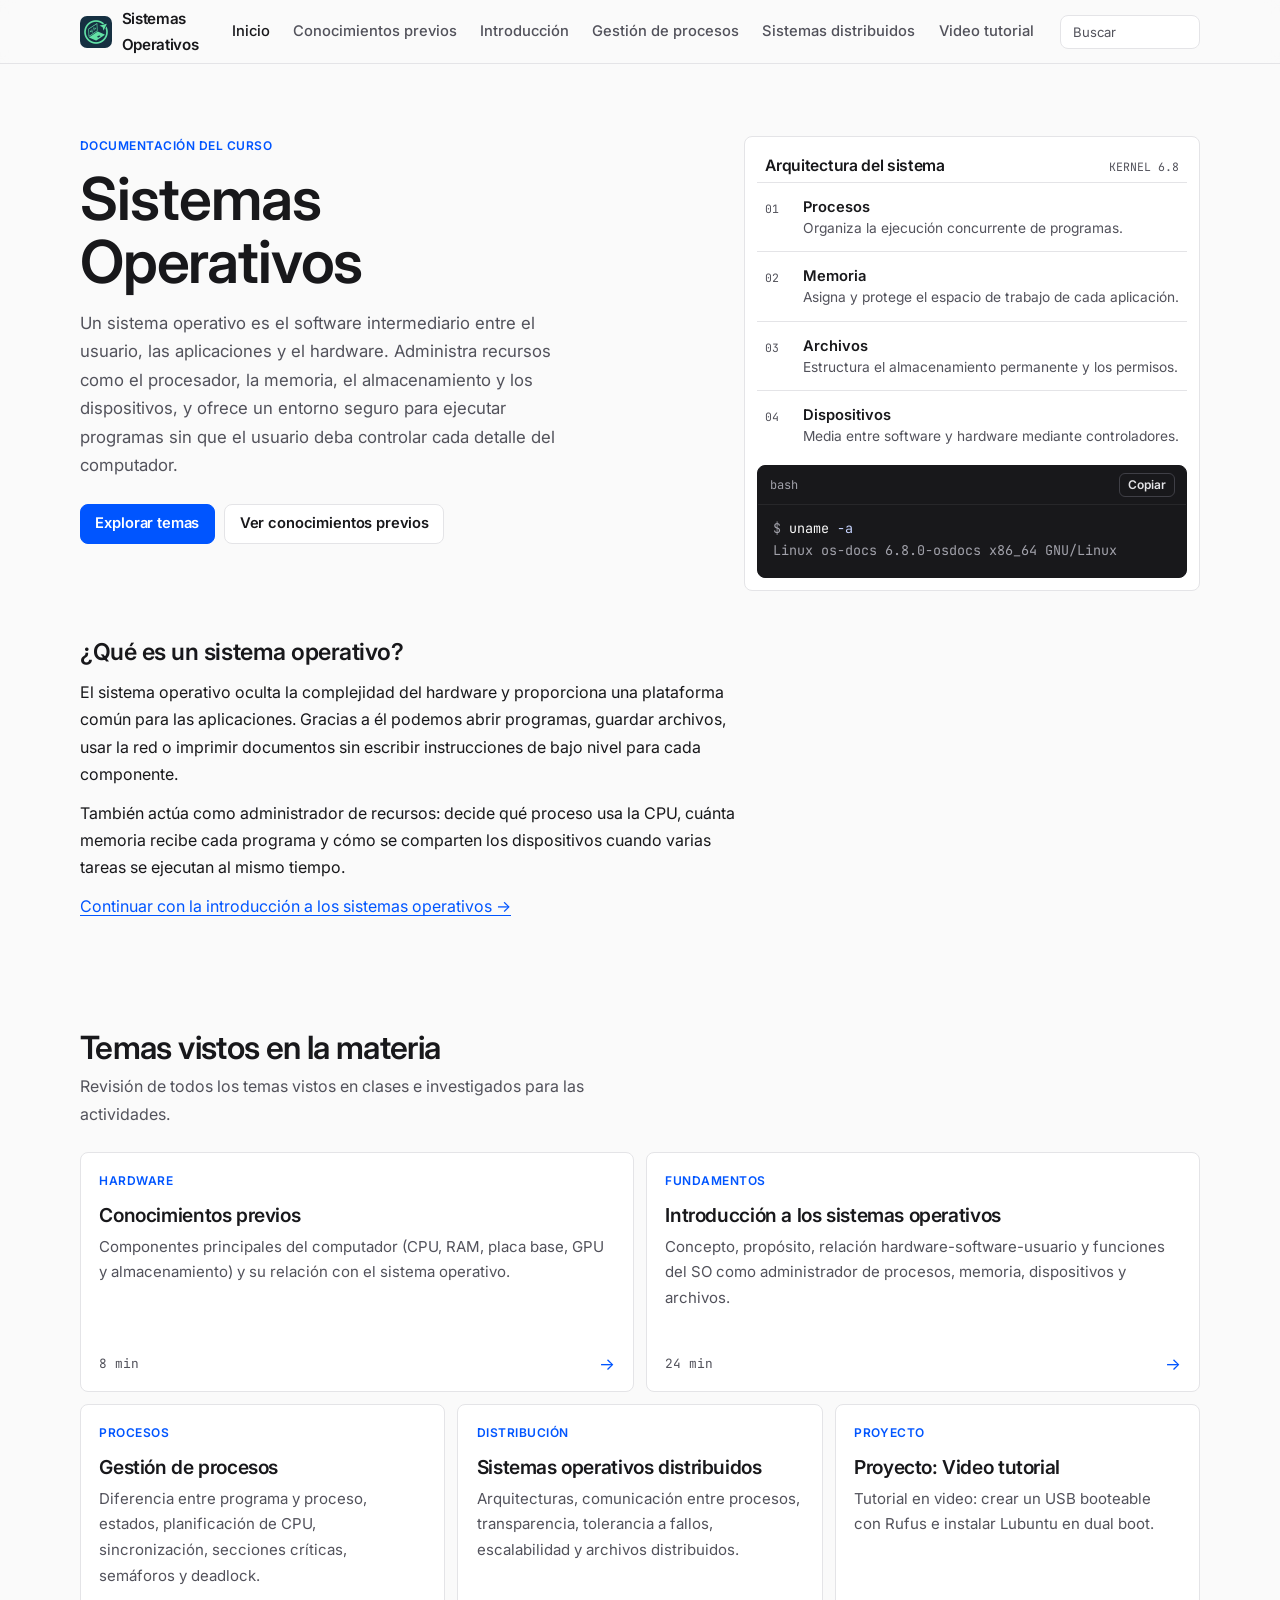
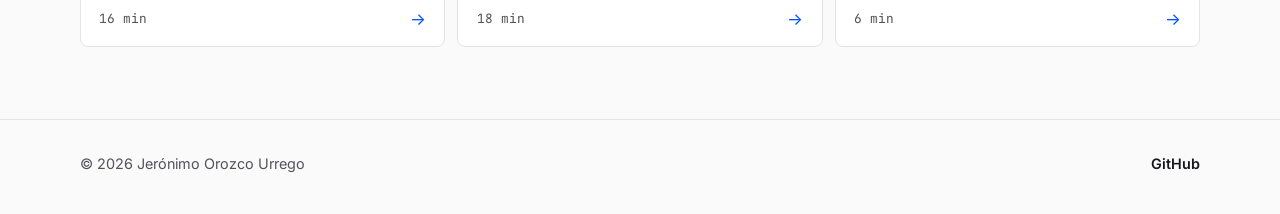
==== commit 95c2eaa8: "chore: agregar logo personal" ====
--- a/index.html
+++ b/index.html
@@ -4,6 +4,7 @@
     <meta charset="UTF-8" />
     <meta name="viewport" content="width=device-width, initial-scale=1.0" />
     <title>Sistemas Operativos | Proyecto Final</title>
+    <link rel="icon" href="img/logo.png" type="image/png" />
     <meta
       name="description"
       content="Página educativa sobre sistemas operativos: introducción, conocimientos previos de hardware y temas del curso."
@@ -14,13 +15,19 @@
       href="https://fonts.googleapis.com/css2?family=Inter:wght@400;500;600;700&family=JetBrains+Mono:wght@400;500&display=swap"
       rel="stylesheet"
     />
-    <link rel="stylesheet" href="css/styles.css?v=20261115f" />
+    <link rel="stylesheet" href="css/styles.css?v=20261119a" />
   </head>
   <body data-root="">
     <header class="site-header">
       <div class="nav-bar">
         <a class="brand" href="index.html">
-          <span class="brand-mark">SO</span>
+          <img
+            class="brand-mark"
+            src="img/logo.png"
+            alt=""
+            width="32"
+            height="32"
+          />
           Sistemas Operativos
         </a>
 
--- a/css/styles.css
+++ b/css/styles.css
@@ -147,16 +147,11 @@
 }
 
 .brand-mark {
-  width: 28px;
-  height: 28px;
-  display: grid;
-  place-items: center;
-  background: var(--ink);
-  color: #fff;
-  border-radius: 6px;
-  font-size: 0.68rem;
-  font-weight: 700;
-  letter-spacing: 0;
+  width: 32px;
+  height: 32px;
+  flex-shrink: 0;
+  border-radius: 7px;
+  object-fit: cover;
 }
 
 .nav-links {
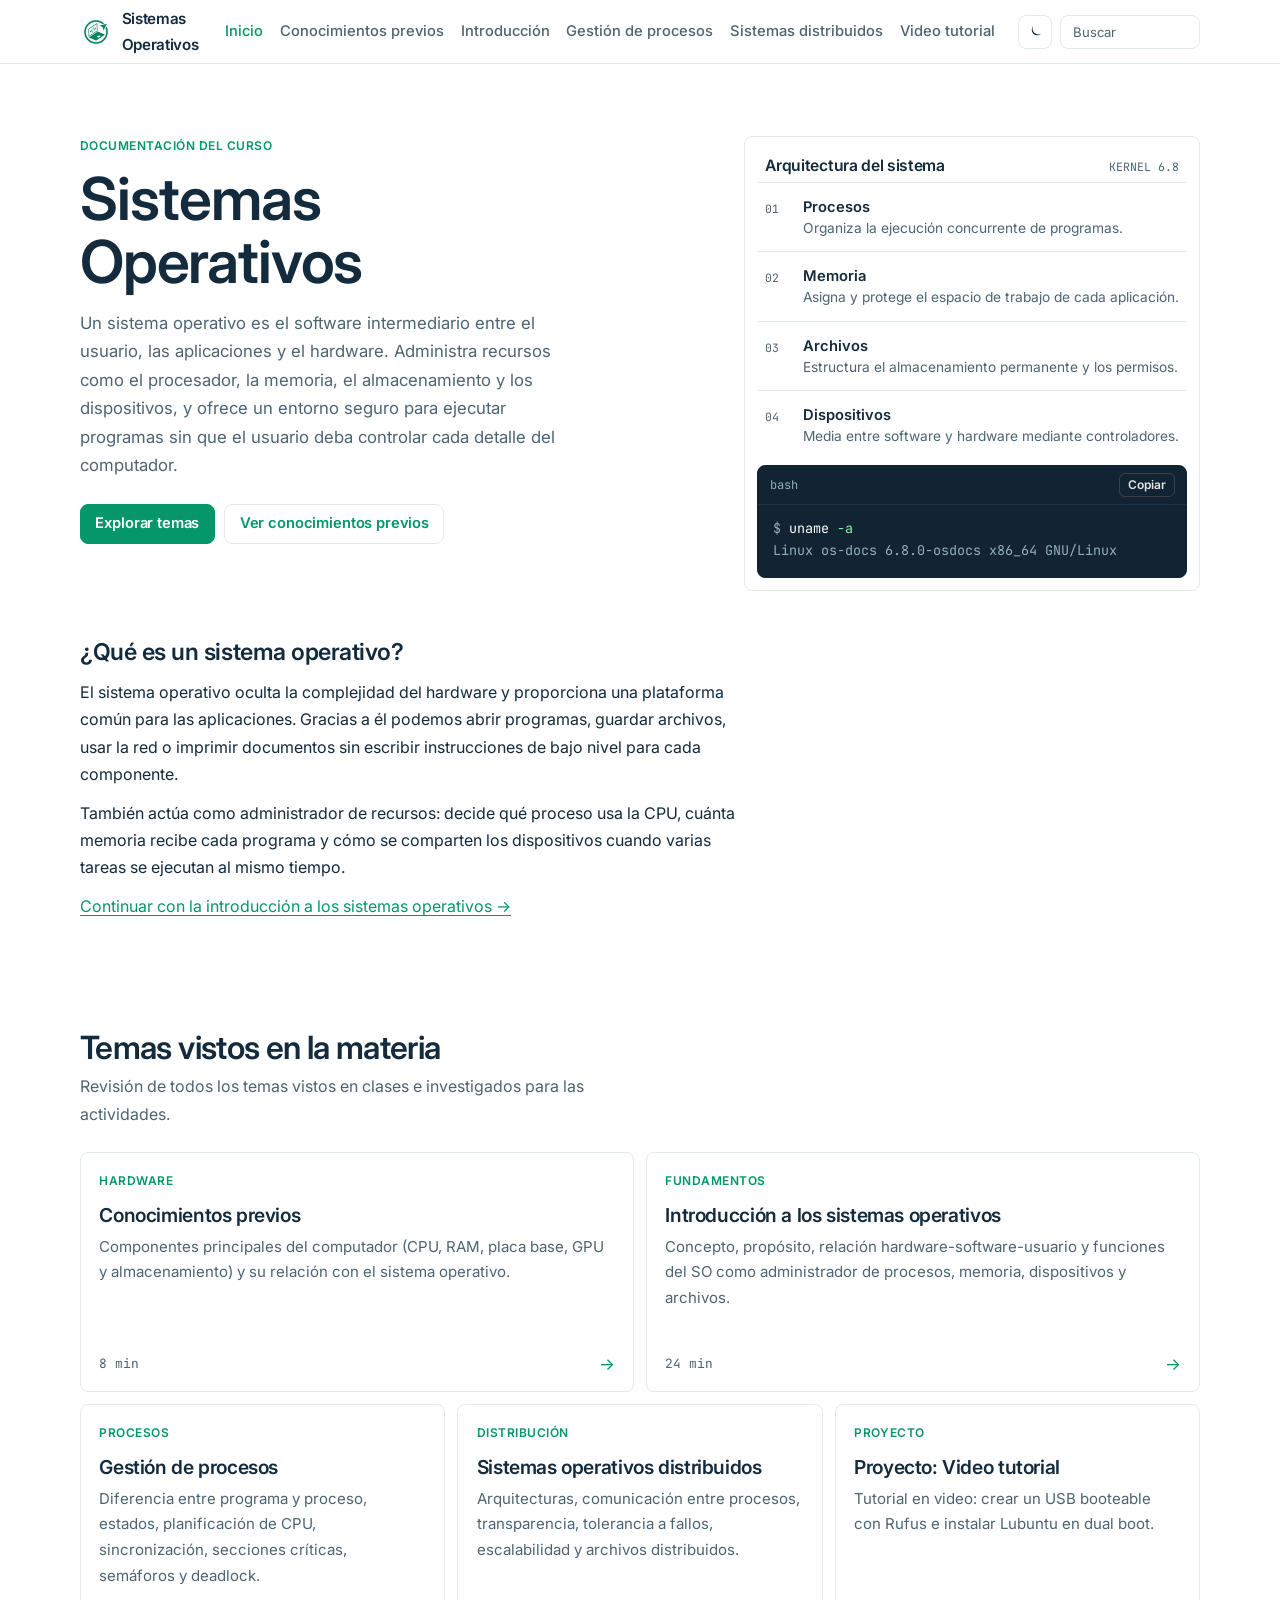
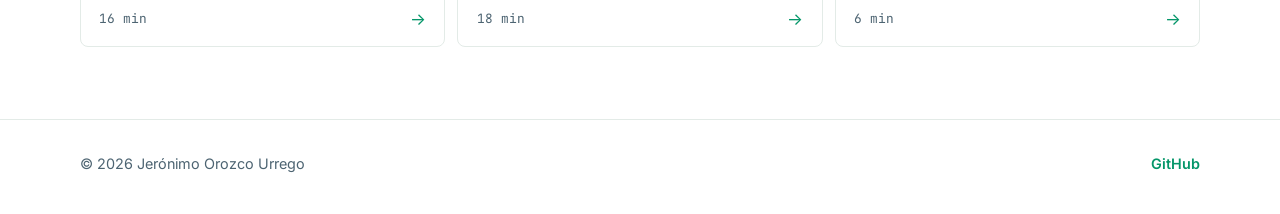
==== commit 38e99ef7: "chore: agregar modo claro y oscuro intercambiables" ====
--- a/index.html
+++ b/index.html
@@ -4,7 +4,25 @@
     <meta charset="UTF-8" />
     <meta name="viewport" content="width=device-width, initial-scale=1.0" />
     <title>Sistemas Operativos | Proyecto Final</title>
-    <link rel="icon" href="img/logo.png" type="image/png" />
+    <link rel="icon" href="img/logo-light.png" type="image/png" />
+    <script>
+      (function () {
+        var theme = "light";
+        try {
+          var saved = localStorage.getItem("theme");
+          if (saved === "dark" || saved === "light") theme = saved;
+        } catch (e) {}
+        document.documentElement.setAttribute("data-theme", theme);
+        if (theme === "dark") {
+          var icon = document.querySelector('link[rel="icon"]');
+          if (icon) {
+            icon.href = icon
+              .getAttribute("href")
+              .replace("logo-light.png", "logo-dark.png");
+          }
+        }
+      })();
+    </script>
     <meta
       name="description"
       content="Página educativa sobre sistemas operativos: introducción, conocimientos previos de hardware y temas del curso."
@@ -15,15 +33,22 @@
       href="https://fonts.googleapis.com/css2?family=Inter:wght@400;500;600;700&family=JetBrains+Mono:wght@400;500&display=swap"
       rel="stylesheet"
     />
-    <link rel="stylesheet" href="css/styles.css?v=20261119a" />
+    <link rel="stylesheet" href="css/styles.css?v=20261119e" />
   </head>
   <body data-root="">
     <header class="site-header">
       <div class="nav-bar">
         <a class="brand" href="index.html">
           <img
-            class="brand-mark"
-            src="img/logo.png"
+            class="brand-mark brand-mark-light"
+            src="img/logo-light.png"
+            alt=""
+            width="32"
+            height="32"
+          />
+          <img
+            class="brand-mark brand-mark-dark"
+            src="img/logo-dark.png"
             alt=""
             width="32"
             height="32"
@@ -45,6 +70,37 @@
         </ul>
 
         <div class="header-tools">
+          <button
+            class="theme-toggle"
+            type="button"
+            aria-label="Activar modo oscuro"
+            aria-pressed="false"
+          >
+            <svg
+              class="theme-icon theme-icon-moon"
+              viewBox="0 0 24 24"
+              aria-hidden="true"
+            >
+              <path
+                fill="currentColor"
+                d="M21 14.5A8.5 8.5 0 0 1 9.5 3 7 7 0 1 0 21 14.5z"
+              />
+            </svg>
+            <svg
+              class="theme-icon theme-icon-sun"
+              viewBox="0 0 24 24"
+              aria-hidden="true"
+            >
+              <circle cx="12" cy="12" r="4" fill="currentColor" />
+              <path
+                fill="none"
+                stroke="currentColor"
+                stroke-width="2"
+                stroke-linecap="round"
+                d="M12 2v2M12 20v2M4.9 4.9l1.4 1.4M17.7 17.7l1.4 1.4M2 12h2M20 12h2M4.9 19.1l1.4-1.4M17.7 6.3l1.4-1.4"
+              />
+            </svg>
+          </button>
           <form class="page-search" role="search">
             <input
               class="page-search-input"
@@ -258,6 +314,6 @@
       </div>
     </footer>
 
-    <script src="js/main.js?v=20261115f"></script>
+    <script src="js/main.js?v=20261119b"></script>
   </body>
 </html>
--- a/css/styles.css
+++ b/css/styles.css
@@ -1,22 +1,68 @@
 :root {
-  --bg: #fafafa;
-  --surface: #f4f4f5;
+  --bg: #ffffff;
+  --surface: #f2f7f5;
   --card: #ffffff;
-  --ink: #18181b;
-  --muted: #52525b;
-  --line: #e4e4e7;
-  --line-strong: #d4d4d8;
-  --accent: #0055ff;
+  --ink: #132b3d;
+  --muted: #4d6472;
+  --line: #e3ebe7;
+  --line-strong: #c5d4ce;
+  --accent: #059669;
+  --accent-hover: #047857;
   --accent-ink: #ffffff;
-  --code: #18181b;
-  --code-line: #27272a;
-  --code-muted: #a1a1aa;
+  --accent-soft: #d1fae5;
+  --on-ink: #ffffff;
+  --header-bg: rgba(255, 255, 255, 0.9);
+  --menu-bg: #ffffff;
+  --overlay: rgba(19, 43, 61, 0.42);
+  --shadow: rgba(19, 43, 61, 0.12);
+  --selection: #d1fae5;
+  --ok: #047857;
+  --warn: #b45309;
+  --diagram: #ffffff;
+  --grip: #6b7c86;
+  --gantt-idle-a: #e4ece8;
+  --gantt-idle-b: #f4f7f5;
+  --code: #122433;
+  --code-line: #1c3446;
+  --code-muted: #93aeb8;
+  --code-text: #f4f7f5;
+  --code-cmd: #ffffff;
+  --code-flag: #7dffa0;
   --header: 64px;
   --font: "Inter", "Plus Jakarta Sans", system-ui, sans-serif;
   --mono: "JetBrains Mono", "Fira Code", ui-monospace, monospace;
   --measure: 68ch;
   --page: 1120px;
   --radius: 8px;
+}
+
+html[data-theme="dark"] {
+  color-scheme: dark;
+  --bg: #132b3d;
+  --surface: #214860;
+  --card: #1a3d54;
+  --ink: #f4fbf7;
+  --muted: #b6c9d2;
+  --line: rgba(244, 251, 247, 0.14);
+  --line-strong: rgba(244, 251, 247, 0.28);
+  --accent: #54e396;
+  --accent-hover: #7cf0b0;
+  --accent-ink: #0c2418;
+  --accent-soft: rgba(84, 227, 150, 0.16);
+  --on-ink: #132b3d;
+  --header-bg: rgba(19, 43, 61, 0.9);
+  --menu-bg: #132b3d;
+  --overlay: rgba(6, 14, 22, 0.66);
+  --shadow: rgba(0, 0, 0, 0.4);
+  --selection: rgba(84, 227, 150, 0.32);
+  --ok: #6ee7b7;
+  --warn: #fbbf24;
+  --grip: #9bb0ba;
+  --gantt-idle-a: #1e4158;
+  --gantt-idle-b: #173447;
+  --code: #0c1c28;
+  --code-line: #163246;
+  --code-muted: #8eacb8;
 }
 
 *,
@@ -44,7 +90,7 @@
 }
 
 ::selection {
-  background: #dbe6ff;
+  background: var(--selection);
   color: var(--ink);
 }
 
@@ -118,7 +164,7 @@
   top: 0;
   z-index: 40;
   height: var(--header);
-  background: rgba(250, 250, 250, 0.86);
+  background: var(--header-bg);
   backdrop-filter: blur(8px);
   -webkit-backdrop-filter: blur(8px);
   border-bottom: 1px solid var(--line);
@@ -150,8 +196,19 @@
   width: 32px;
   height: 32px;
   flex-shrink: 0;
-  border-radius: 7px;
-  object-fit: cover;
+  object-fit: contain;
+}
+
+.brand-mark-dark {
+  display: none;
+}
+
+html[data-theme="dark"] .brand-mark-light {
+  display: none;
+}
+
+html[data-theme="dark"] .brand-mark-dark {
+  display: block;
 }
 
 .nav-links {
@@ -165,7 +222,7 @@
 
 .nav-links a {
   display: inline-block;
-  padding: 0.35rem 0.65rem;
+  padding: 0.35rem 0.45rem;
   color: var(--muted);
   text-decoration: none;
   font-size: 0.92rem;
@@ -174,12 +231,12 @@
 }
 
 .nav-links a:hover {
-  color: var(--ink);
+  color: var(--accent);
   background: var(--surface);
 }
 
 .nav-links a[aria-current="page"] {
-  color: var(--ink);
+  color: var(--accent);
 }
 
 .header-tools {
@@ -228,7 +285,7 @@
   background: var(--card);
   border: 1px solid var(--line);
   border-radius: var(--radius);
-  box-shadow: 0 12px 32px rgba(24, 24, 27, 0.12);
+  box-shadow: 0 12px 32px var(--shadow);
   overflow: hidden;
 }
 
@@ -268,6 +325,44 @@
   height: 1px;
   margin: 5px auto;
   background: var(--ink);
+}
+
+.theme-toggle {
+  display: inline-flex;
+  align-items: center;
+  justify-content: center;
+  flex-shrink: 0;
+  width: 34px;
+  height: 34px;
+  padding: 0;
+  border: 1px solid var(--line);
+  border-radius: var(--radius);
+  background: var(--card);
+  color: var(--ink);
+  cursor: pointer;
+}
+
+.theme-toggle:hover {
+  border-color: var(--accent);
+  color: var(--accent);
+}
+
+.theme-icon {
+  width: 16px;
+  height: 16px;
+  display: block;
+}
+
+.theme-icon-sun {
+  display: none;
+}
+
+html[data-theme="dark"] .theme-icon-moon {
+  display: none;
+}
+
+html[data-theme="dark"] .theme-icon-sun {
+  display: block;
 }
 
 /* Home */
@@ -357,20 +452,20 @@
 }
 
 .btn-primary:hover {
-  background: #0046d5;
-  border-color: #0046d5;
-  color: #fff;
+  background: var(--accent-hover);
+  border-color: var(--accent-hover);
+  color: var(--accent-ink);
 }
 
 .btn-secondary {
   background: var(--card);
   border-color: var(--line);
-  color: var(--ink);
+  color: var(--accent);
 }
 
 .btn-secondary:hover {
-  border-color: var(--ink);
-  color: var(--ink);
+  border-color: var(--accent);
+  color: var(--accent);
 }
 
 .arch-card {
@@ -539,7 +634,7 @@
 .rail-label,
 .toc > p {
   margin: 0 0 0.55rem;
-  color: var(--muted);
+  color: var(--accent);
   font-size: 0.72rem;
   font-weight: 600;
   letter-spacing: 0.06em;
@@ -563,7 +658,7 @@
 }
 
 .doc-nav a:hover {
-  color: var(--ink);
+  color: var(--accent);
   background: var(--surface);
 }
 
@@ -638,7 +733,7 @@
 
 .toc a:hover,
 .toc a[aria-current="true"] {
-  color: var(--ink);
+  color: var(--accent);
 }
 
 .feature-list {
@@ -815,7 +910,7 @@
 
 .compare thead th {
   background: var(--surface);
-  color: var(--muted);
+  color: var(--accent);
   font-size: 0.78rem;
   font-weight: 600;
   letter-spacing: 0.03em;
@@ -893,7 +988,7 @@
   padding: 0.85rem 0.9rem 1rem;
   overflow-x: auto;
   background: var(--code);
-  color: #f4f4f5;
+  color: var(--code-text);
   font-family: var(--mono);
   font-size: 0.84rem;
   line-height: 1.6;
@@ -905,12 +1000,12 @@
 }
 
 .tok-cmd {
-  color: #fafafa;
+  color: var(--code-cmd);
 }
 
 .tok-flag,
 .tok-str {
-  color: #c7d4ff;
+  color: var(--code-flag);
 }
 
 .refs ol {
@@ -974,7 +1069,7 @@
 .media-frame.is-diagram {
   min-height: 0;
   padding: 0.85rem 1rem;
-  background: #fff;
+  background: var(--diagram);
 }
 
 .media-frame.is-diagram img {
@@ -982,7 +1077,7 @@
   height: auto;
   min-height: 0;
   object-fit: contain;
-  background: #fff;
+  background: var(--diagram);
 }
 
 .video-frame {
@@ -1192,11 +1287,11 @@
 }
 
 .crossword-board input.is-correct {
-  border-color: #15803d;
+  border-color: var(--ok);
 }
 
 .crossword-board input.is-wrong {
-  border-color: #b45309;
+  border-color: var(--warn);
 }
 
 .crossword-feedback {
@@ -1207,11 +1302,11 @@
 }
 
 .crossword-feedback.is-ok {
-  color: #15803d;
+  color: var(--ok);
 }
 
 .crossword-feedback.is-bad {
-  color: #b45309;
+  color: var(--warn);
 }
 
 .arena {
@@ -1301,10 +1396,10 @@
 .arena-gantt-idle {
   background: repeating-linear-gradient(
     -45deg,
-    #e4e4e7,
-    #e4e4e7 4px,
-    #f4f4f5 4px,
-    #f4f4f5 8px
+    var(--gantt-idle-a),
+    var(--gantt-idle-a) 4px,
+    var(--gantt-idle-b) 4px,
+    var(--gantt-idle-b) 8px
   );
 }
 
@@ -1316,11 +1411,11 @@
 }
 
 .arena-feedback.is-ok {
-  color: #15803d;
+  color: var(--ok);
 }
 
 .arena-feedback.is-bad {
-  color: #b45309;
+  color: var(--warn);
 }
 
 .detective {
@@ -1352,13 +1447,13 @@
 }
 
 .detective-choices .btn.is-correct {
-  border-color: #15803d;
-  box-shadow: inset 0 0 0 1px #15803d;
+  border-color: var(--ok);
+  box-shadow: inset 0 0 0 1px var(--ok);
 }
 
 .detective-choices .btn.is-wrong {
-  border-color: #b45309;
-  box-shadow: inset 0 0 0 1px #b45309;
+  border-color: var(--warn);
+  box-shadow: inset 0 0 0 1px var(--warn);
 }
 
 .detective-explain {
@@ -1394,11 +1489,11 @@
 }
 
 .topic-pager a:hover {
-  border-color: var(--ink);
+  border-color: var(--accent);
 }
 
 .topic-pager span {
-  color: var(--muted);
+  color: var(--accent);
   font-size: 0.75rem;
   font-weight: 600;
 }
@@ -1434,13 +1529,13 @@
 }
 
 .site-footer a {
-  color: var(--ink);
+  color: var(--accent);
   font-weight: 600;
   text-decoration: none;
 }
 
 .site-footer a:hover {
-  color: var(--accent);
+  color: var(--accent-hover);
 }
 
 /* Search */
@@ -1453,7 +1548,7 @@
   align-items: start;
   justify-items: center;
   padding: 12vh 1rem 1rem;
-  background: rgba(24, 24, 27, 0.4);
+  background: var(--overlay);
 }
 
 .search-layer[hidden] {
@@ -1612,7 +1707,7 @@
     flex-direction: column;
     align-items: stretch;
     padding: 0.4rem;
-    background: rgba(250, 250, 250, 0.96);
+    background: var(--menu-bg);
     backdrop-filter: blur(8px);
     border-bottom: 1px solid var(--line);
   }
@@ -1746,7 +1841,7 @@
 .flow-legend li[data-who="usuario"],
 .flow-card[data-who="usuario"] .flow-who {
   background: var(--accent);
-  color: #fff;
+  color: var(--accent-ink);
 }
 
 .flow-legend li[data-who="sistema"],
@@ -1759,7 +1854,7 @@
 .flow-legend li[data-who="hardware"],
 .flow-card[data-who="hardware"] .flow-who {
   background: var(--ink);
-  color: #fff;
+  color: var(--on-ink);
 }
 
 .flow-zone-label {
@@ -1767,7 +1862,7 @@
   align-items: baseline;
   justify-content: space-between;
   margin: 0 0 0.4rem;
-  color: var(--muted);
+  color: var(--accent);
   font-size: 0.72rem;
   font-weight: 600;
   letter-spacing: 0.06em;
@@ -1847,11 +1942,11 @@
 }
 
 .flow-card.is-correct {
-  border-color: #15803d;
+  border-color: var(--ok);
 }
 
 .flow-card.is-wrong {
-  border-color: #b45309;
+  border-color: var(--warn);
 }
 
 .flow-card.is-lifted {
@@ -1859,7 +1954,7 @@
   z-index: 35;
   margin: 0;
   cursor: grabbing;
-  box-shadow: 0 16px 40px rgba(24, 24, 27, 0.16);
+  box-shadow: 0 16px 40px var(--shadow);
 }
 
 .flow-grip {
@@ -1871,7 +1966,7 @@
   background-size: 6px 6px;
   background-position: center;
   background-repeat: repeat;
-  color: #71717a;
+  color: var(--grip);
 }
 
 .flow-card-main {
@@ -1947,7 +2042,7 @@
 .flow-slot {
   border: 1px dashed var(--accent);
   border-radius: var(--radius);
-  background: #dbe6ff;
+  background: var(--accent-soft);
   list-style: none;
 }
 
@@ -1959,11 +2054,11 @@
 }
 
 .flow-feedback.is-ok {
-  color: #15803d;
+  color: var(--ok);
 }
 
 .flow-feedback.is-bad {
-  color: #b45309;
+  color: var(--warn);
 }
 
 .flow-status {
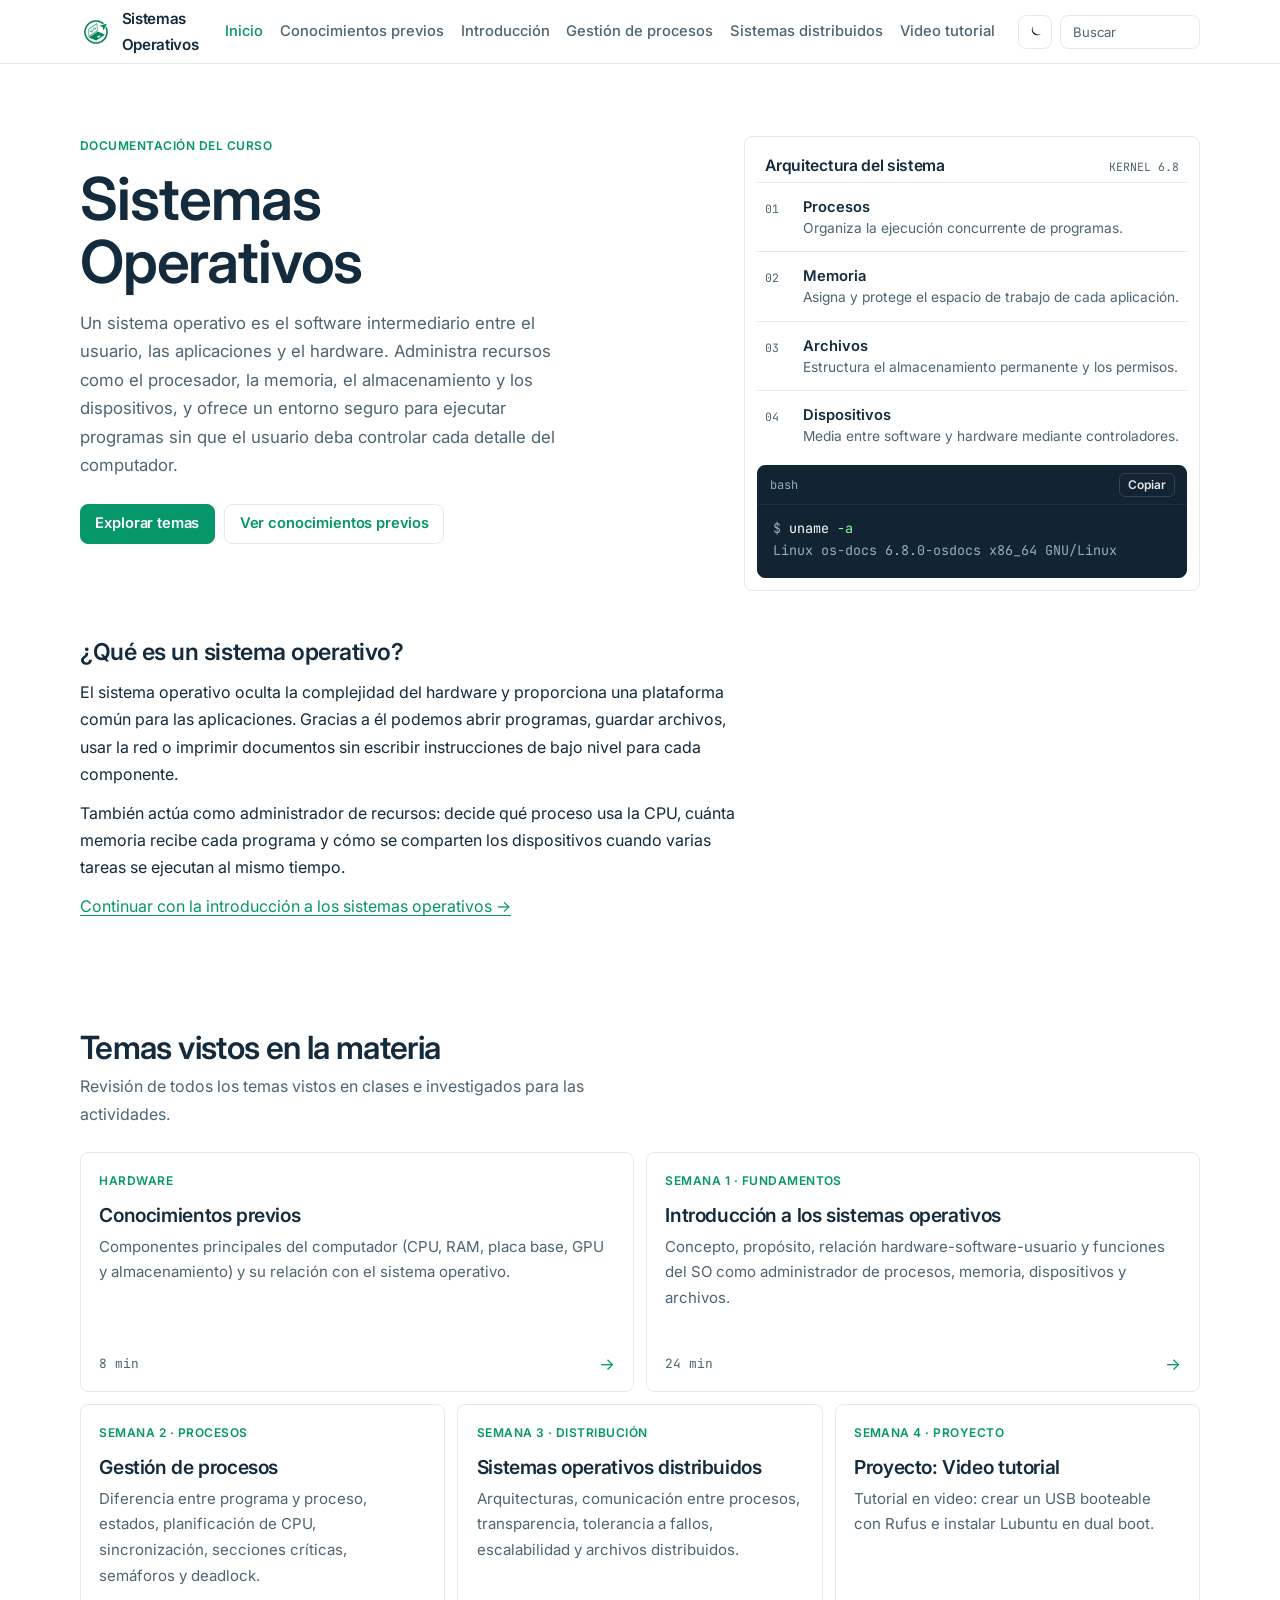
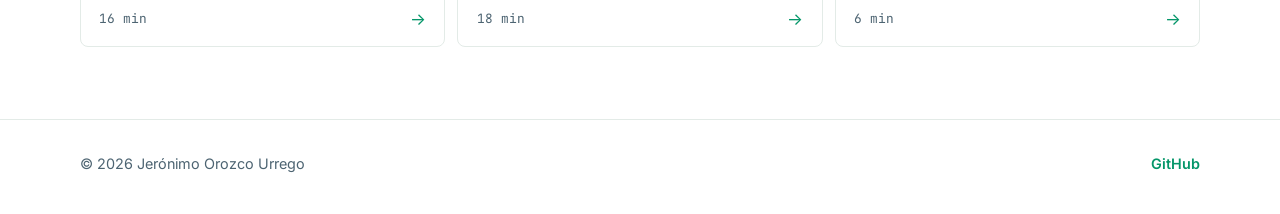
==== commit 51d645ae: "chore: agregar subtítulos de semanas a cada tema" ====
--- a/index.html
+++ b/index.html
@@ -245,7 +245,7 @@
           </a>
 
           <a class="topic-card" href="temas/introduccion.html">
-            <span class="kicker">Fundamentos</span>
+            <span class="kicker">Semana 1 · Fundamentos</span>
             <h3>Introducción a los sistemas operativos</h3>
             <p>
               Concepto, propósito, relación hardware-software-usuario y
@@ -259,7 +259,7 @@
           </a>
 
           <a class="topic-card" href="temas/gestion-procesos.html">
-            <span class="kicker">Procesos</span>
+            <span class="kicker">Semana 2 · Procesos</span>
             <h3>Gestión de procesos</h3>
             <p>
               Diferencia entre programa y proceso, estados, planificación de
@@ -272,7 +272,7 @@
           </a>
 
           <a class="topic-card" href="temas/sistemas-distribuidos.html">
-            <span class="kicker">Distribución</span>
+            <span class="kicker">Semana 3 · Distribución</span>
             <h3>Sistemas operativos distribuidos</h3>
             <p>
               Arquitecturas, comunicación entre procesos, transparencia,
@@ -285,7 +285,7 @@
           </a>
 
           <a class="topic-card" href="temas/proyecto-video.html">
-            <span class="kicker">Proyecto</span>
+            <span class="kicker">Semana 4 · Proyecto</span>
             <h3>Proyecto: Video tutorial</h3>
             <p>
               Tutorial en video: crear un USB booteable con Rufus e instalar
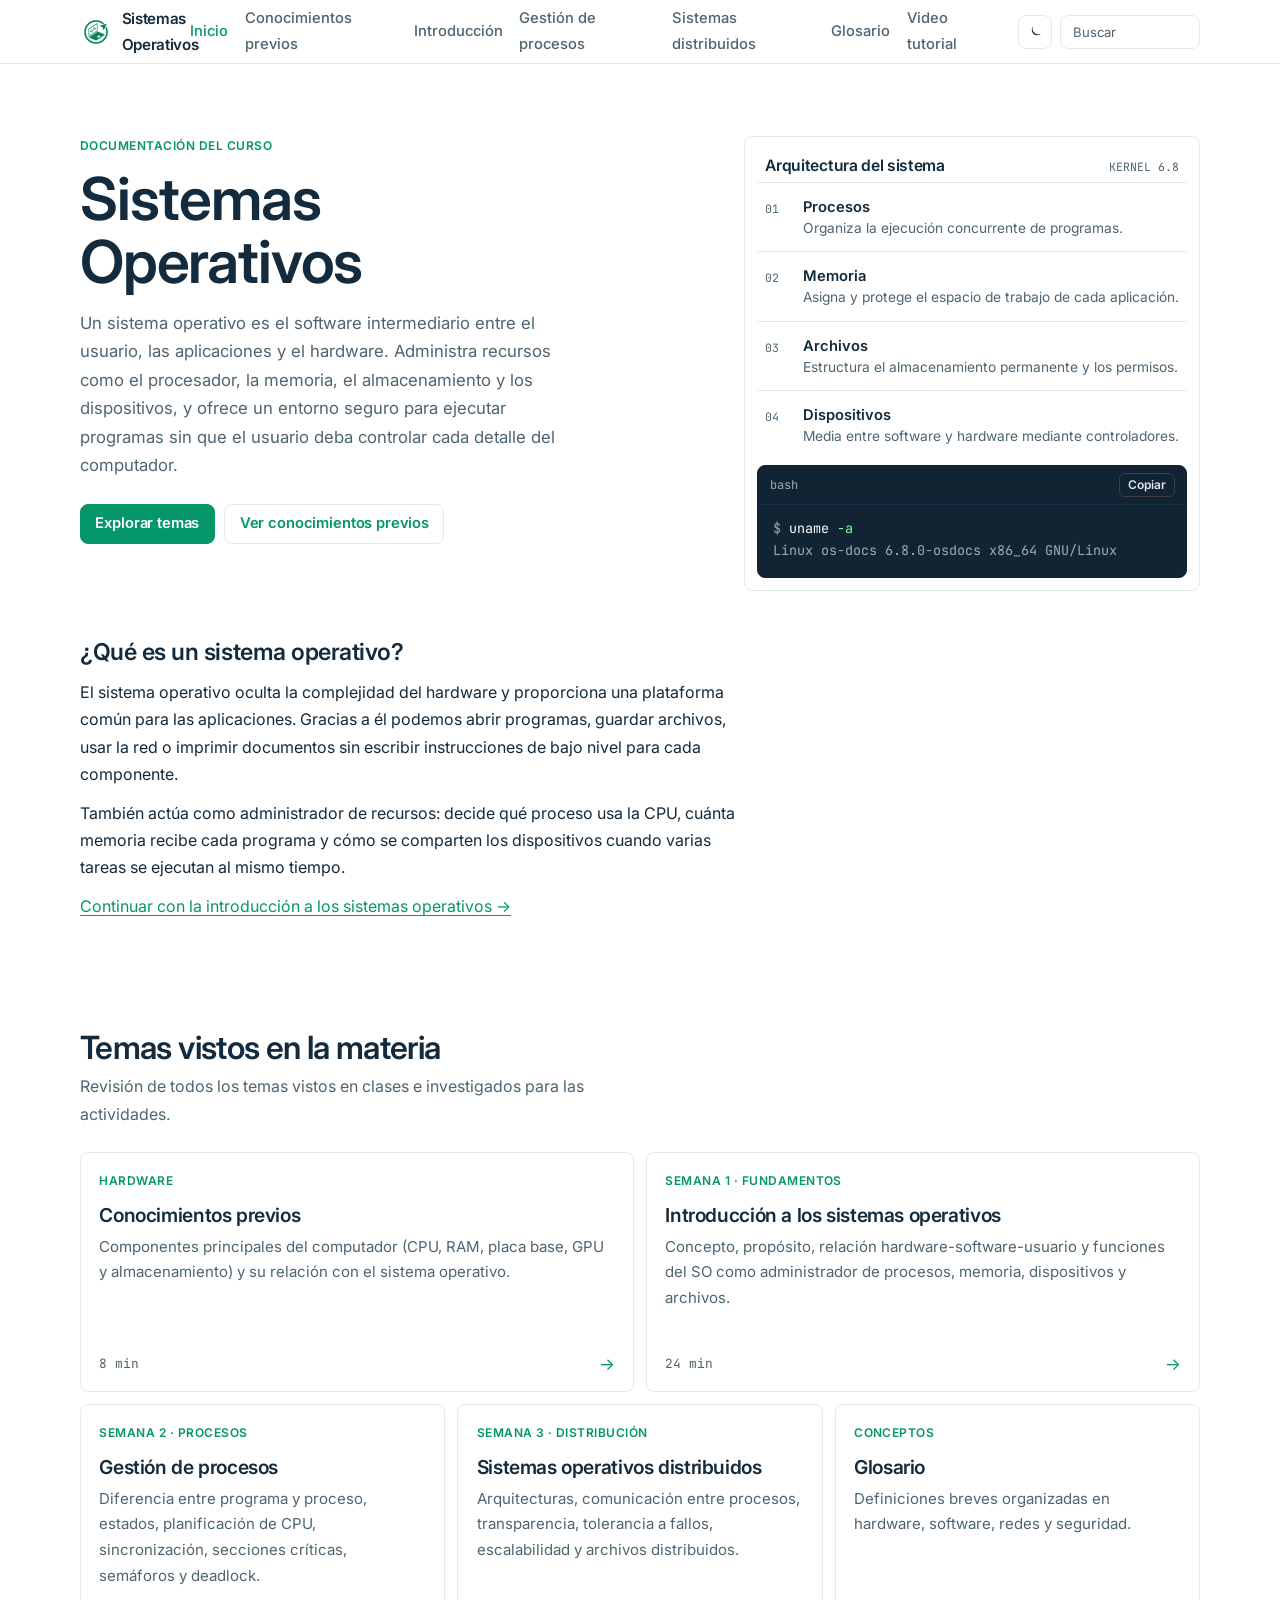
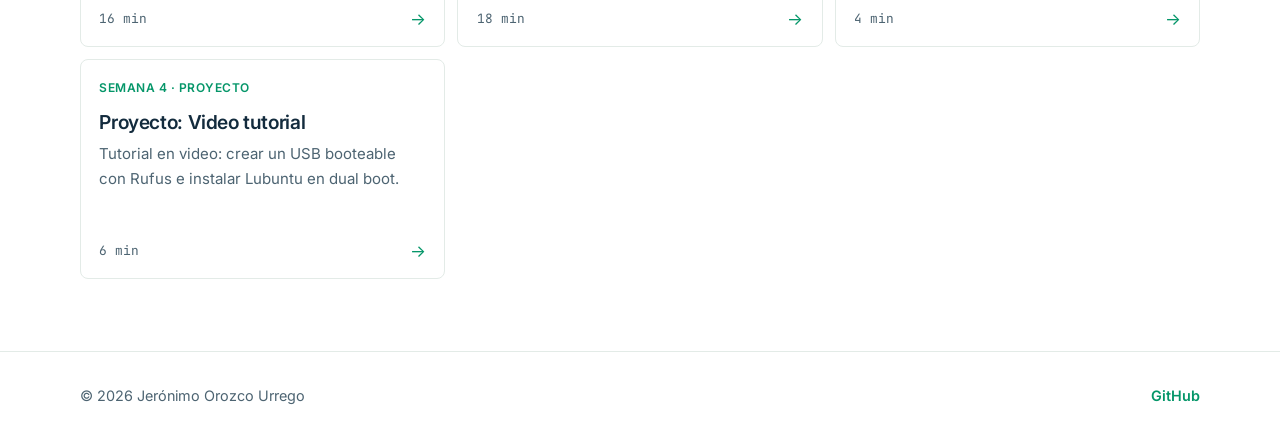
==== commit 62826c65: "feat: agregar glosario y casos prácticos" ====
--- a/index.html
+++ b/index.html
@@ -33,7 +33,7 @@
       href="https://fonts.googleapis.com/css2?family=Inter:wght@400;500;600;700&family=JetBrains+Mono:wght@400;500&display=swap"
       rel="stylesheet"
     />
-    <link rel="stylesheet" href="css/styles.css?v=20261119e" />
+    <link rel="stylesheet" href="css/styles.css?v=20261120a" />
   </head>
   <body data-root="">
     <header class="site-header">
@@ -66,6 +66,7 @@
           <li>
             <a href="temas/sistemas-distribuidos.html">Sistemas distribuidos</a>
           </li>
+          <li><a href="temas/glosario.html">Glosario</a></li>
           <li><a href="temas/proyecto-video.html">Video tutorial</a></li>
         </ul>
 
@@ -284,6 +285,19 @@
             </span>
           </a>
 
+          <a class="topic-card" href="temas/glosario.html">
+            <span class="kicker">Conceptos</span>
+            <h3>Glosario</h3>
+            <p>
+              Definiciones breves organizadas en hardware, software, redes y
+              seguridad.
+            </p>
+            <span class="topic-card-foot">
+              <span class="mono">4 min</span>
+              <span class="arrow" aria-hidden="true">→</span>
+            </span>
+          </a>
+
           <a class="topic-card" href="temas/proyecto-video.html">
             <span class="kicker">Semana 4 · Proyecto</span>
             <h3>Proyecto: Video tutorial</h3>
@@ -314,6 +328,6 @@
       </div>
     </footer>
 
-    <script src="js/main.js?v=20261119b"></script>
+    <script src="js/main.js?v=20261120a"></script>
   </body>
 </html>
--- a/css/styles.css
+++ b/css/styles.css
@@ -1128,6 +1128,77 @@
   border: 0;
 }
 
+.case-study {
+  margin: 2rem 0 0;
+  max-width: var(--measure);
+}
+
+.case-parts {
+  display: grid;
+  gap: 0.85rem;
+  margin-top: 0.85rem;
+}
+
+.case-part {
+  padding: 0.9rem 1rem;
+  background: var(--surface);
+  border: 1px solid var(--line);
+  border-radius: var(--radius);
+}
+
+.case-part h3 {
+  margin: 0 0 0.4rem;
+  font-size: 0.82rem;
+  font-weight: 600;
+  letter-spacing: 0.04em;
+  text-transform: uppercase;
+  color: var(--accent);
+}
+
+.case-part p {
+  margin: 0;
+  color: var(--muted);
+  font-size: 0.96rem;
+  line-height: 1.55;
+}
+
+.glossary-group {
+  margin: 0 0 3rem;
+  max-width: var(--measure);
+}
+
+.glossary-group:last-of-type {
+  margin-bottom: 1.5rem;
+}
+
+.glossary-group h2 {
+  margin-bottom: 0.85rem;
+  padding-bottom: 0.5rem;
+  border-bottom: 1px solid var(--line);
+}
+
+.glossary {
+  list-style: none;
+  margin: 0;
+  padding: 0;
+}
+
+.glossary li {
+  margin: 0 0 1rem;
+  color: var(--muted);
+  font-size: 0.98rem;
+  line-height: 1.55;
+}
+
+.glossary li:last-child {
+  margin-bottom: 0;
+}
+
+.glossary strong {
+  color: var(--ink);
+  font-weight: 600;
+}
+
 .project-meta {
   display: grid;
   grid-template-columns: repeat(auto-fit, minmax(200px, 1fr));
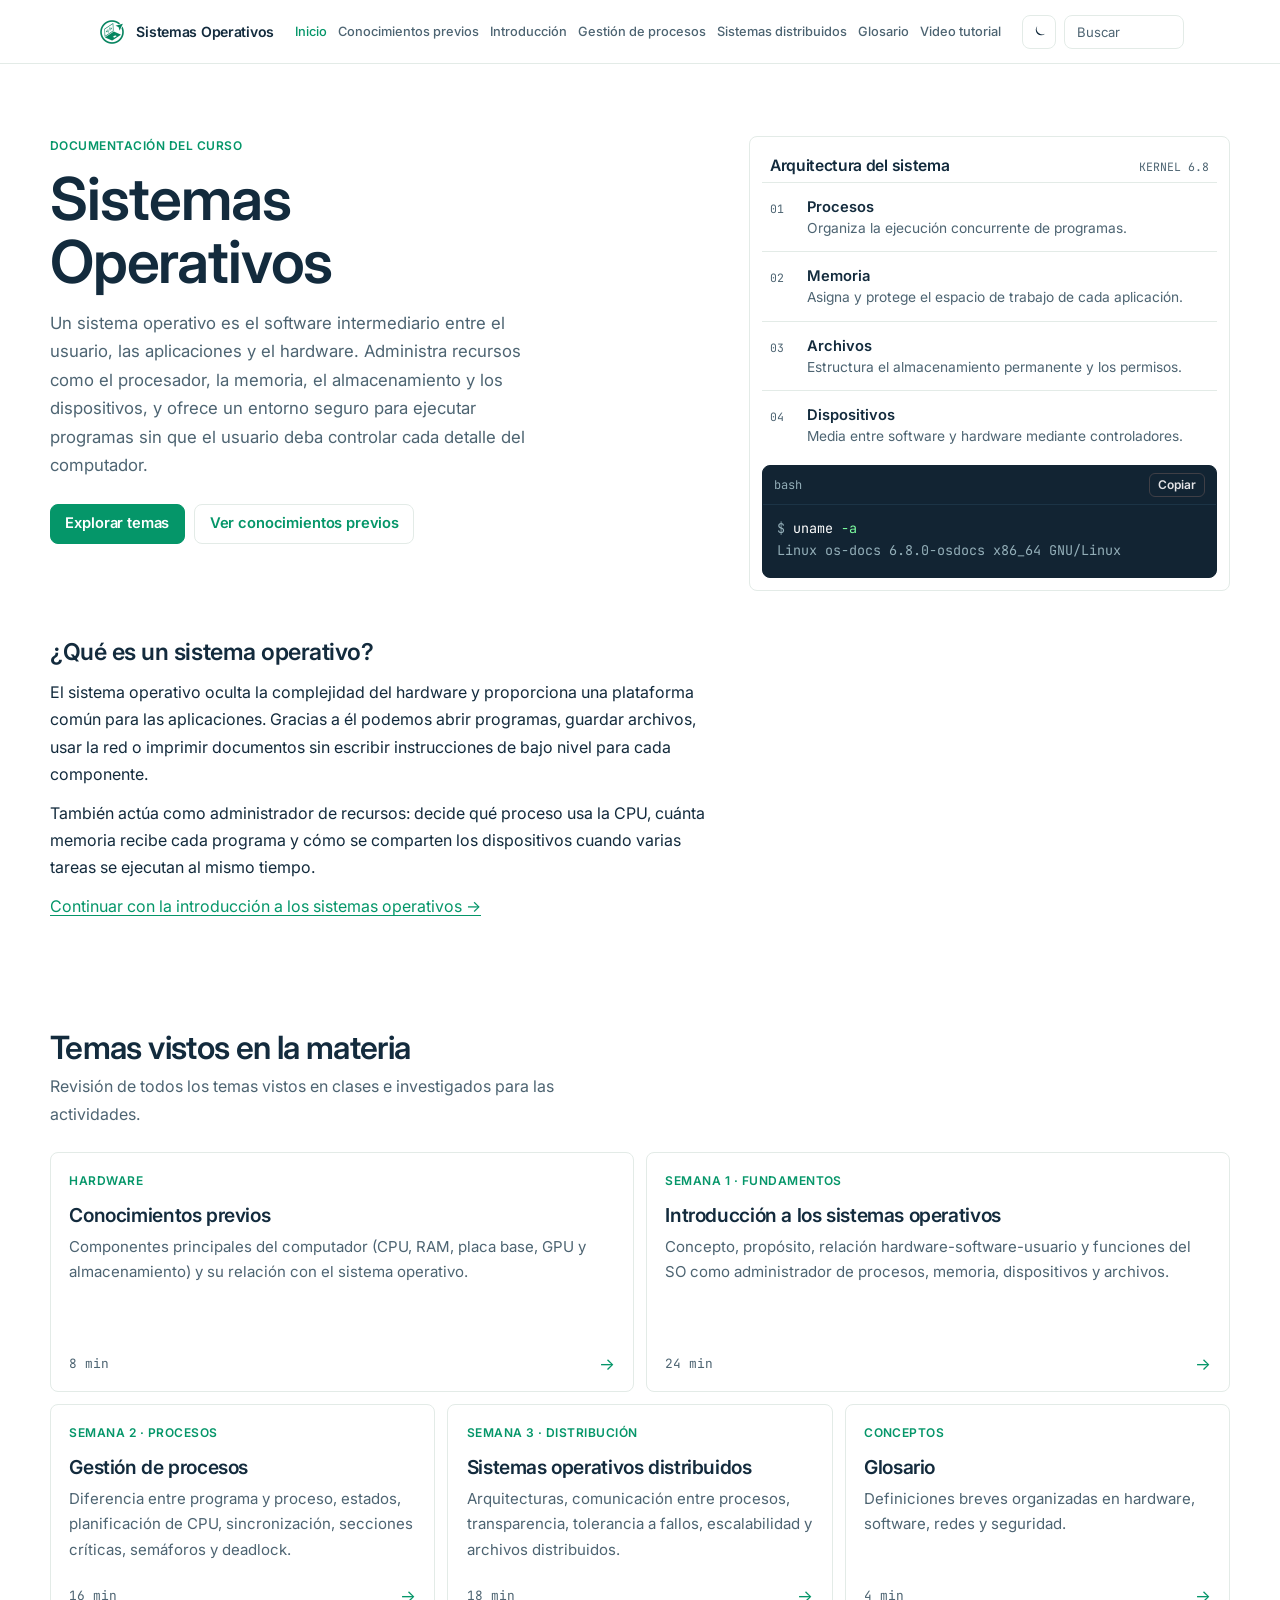
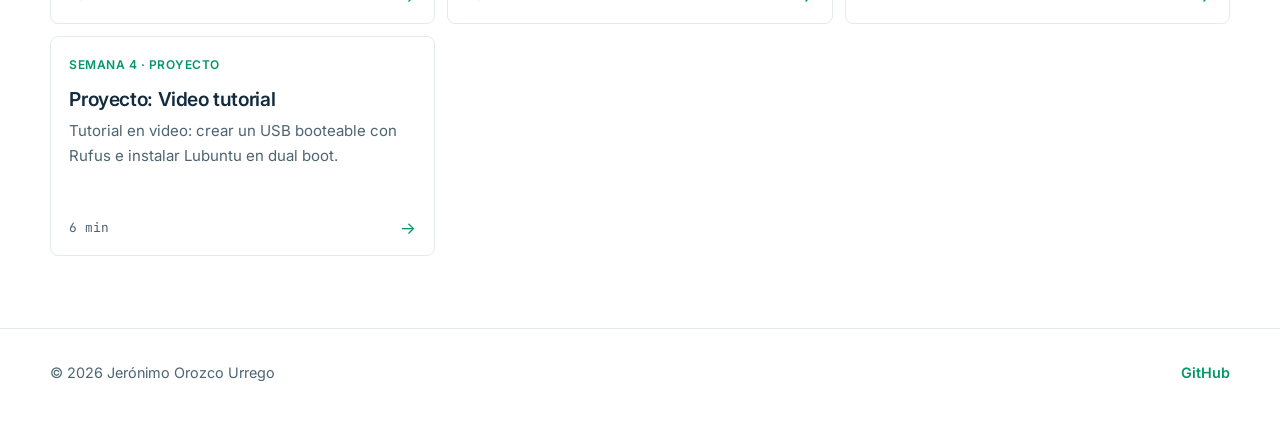
==== commit 3e91c85d: "chore: arreglar estilos de navbar" ====
--- a/index.html
+++ b/index.html
@@ -33,7 +33,7 @@
       href="https://fonts.googleapis.com/css2?family=Inter:wght@400;500;600;700&family=JetBrains+Mono:wght@400;500&display=swap"
       rel="stylesheet"
     />
-    <link rel="stylesheet" href="css/styles.css?v=20261120a" />
+    <link rel="stylesheet" href="css/styles.css?v=20261120k" />
   </head>
   <body data-root="">
     <header class="site-header">
--- a/css/styles.css
+++ b/css/styles.css
@@ -32,7 +32,8 @@
   --font: "Inter", "Plus Jakarta Sans", system-ui, sans-serif;
   --mono: "JetBrains Mono", "Fira Code", ui-monospace, monospace;
   --measure: 68ch;
-  --page: 1120px;
+  --page: 1180px;
+  --nav: 1500px;
   --radius: 8px;
 }
 
@@ -172,24 +173,25 @@
 
 .nav-bar {
   height: 100%;
-  width: min(var(--page), calc(100% - 40px));
+  width: min(var(--nav), calc(100% - 48px));
   margin: 0 auto;
-  display: grid;
-  grid-template-columns: 1fr auto 1fr;
+  display: flex;
   align-items: center;
+  justify-content: center;
+  flex-wrap: nowrap;
   gap: 1rem;
 }
 
 .brand {
   display: inline-flex;
   align-items: center;
-  gap: 0.6rem;
-  justify-self: start;
+  gap: 0.55rem;
+  flex-shrink: 0;
   color: var(--ink);
   text-decoration: none;
   font-weight: 600;
   letter-spacing: -0.02em;
-  font-size: 0.95rem;
+  font-size: 0.92rem;
 }
 
 .brand-mark {
@@ -214,20 +216,23 @@
 .nav-links {
   display: flex;
   align-items: center;
-  gap: 0.15rem;
+  flex-wrap: nowrap;
+  gap: 0.05rem;
   list-style: none;
   margin: 0;
   padding: 0;
+  min-width: 0;
 }
 
 .nav-links a {
   display: inline-block;
-  padding: 0.35rem 0.45rem;
+  padding: 0.3rem 0.4rem;
   color: var(--muted);
   text-decoration: none;
-  font-size: 0.92rem;
+  font-size: 0.84rem;
   font-weight: 500;
   border-radius: 6px;
+  white-space: nowrap;
 }
 
 .nav-links a:hover {
@@ -240,10 +245,10 @@
 }
 
 .header-tools {
-  justify-self: end;
   display: flex;
   align-items: center;
   gap: 0.5rem;
+  flex-shrink: 0;
 }
 
 .page-search {
@@ -1211,6 +1216,7 @@
   border-radius: var(--radius);
   background: var(--card);
   padding: 0.75rem 0.85rem;
+  text-align: center;
 }
 
 .project-meta span {
@@ -1224,16 +1230,31 @@
 }
 
 .project-meta strong {
-  display: block;
   font-size: 0.95rem;
   font-weight: 600;
   letter-spacing: -0.02em;
 }
 
-.project-meta strong + strong {
-  margin-top: 0.15rem;
-  color: var(--muted);
-  font-weight: 500;
+.project-authors {
+  display: flex;
+  flex-wrap: wrap;
+  align-items: center;
+  justify-content: center;
+  gap: 0.55rem 0.75rem;
+  margin: 0;
+}
+
+.project-meta .project-authors-sep {
+  display: inline-block;
+  width: 1px;
+  height: 1em;
+  margin-bottom: 0;
+  background: var(--line);
+  color: inherit;
+  font-size: inherit;
+  font-weight: inherit;
+  letter-spacing: inherit;
+  text-transform: none;
 }
 
 .flip-grid {
@@ -1756,9 +1777,30 @@
   }
 }
 
+@media (max-width: 1280px) and (min-width: 901px) {
+  .nav-links a {
+    padding: 0.28rem 0.32rem;
+    font-size: 0.8rem;
+  }
+
+  .brand {
+    font-size: 0.88rem;
+  }
+
+  .page-search-input {
+    width: 7.5rem;
+  }
+}
+
 @media (max-width: 900px) {
   .nav-bar {
-    grid-template-columns: 1fr auto;
+    width: min(var(--page), calc(100% - 40px));
+    justify-content: space-between;
+    gap: 0.75rem;
+  }
+
+  .header-tools {
+    margin-left: auto;
   }
 
   .nav-toggle {
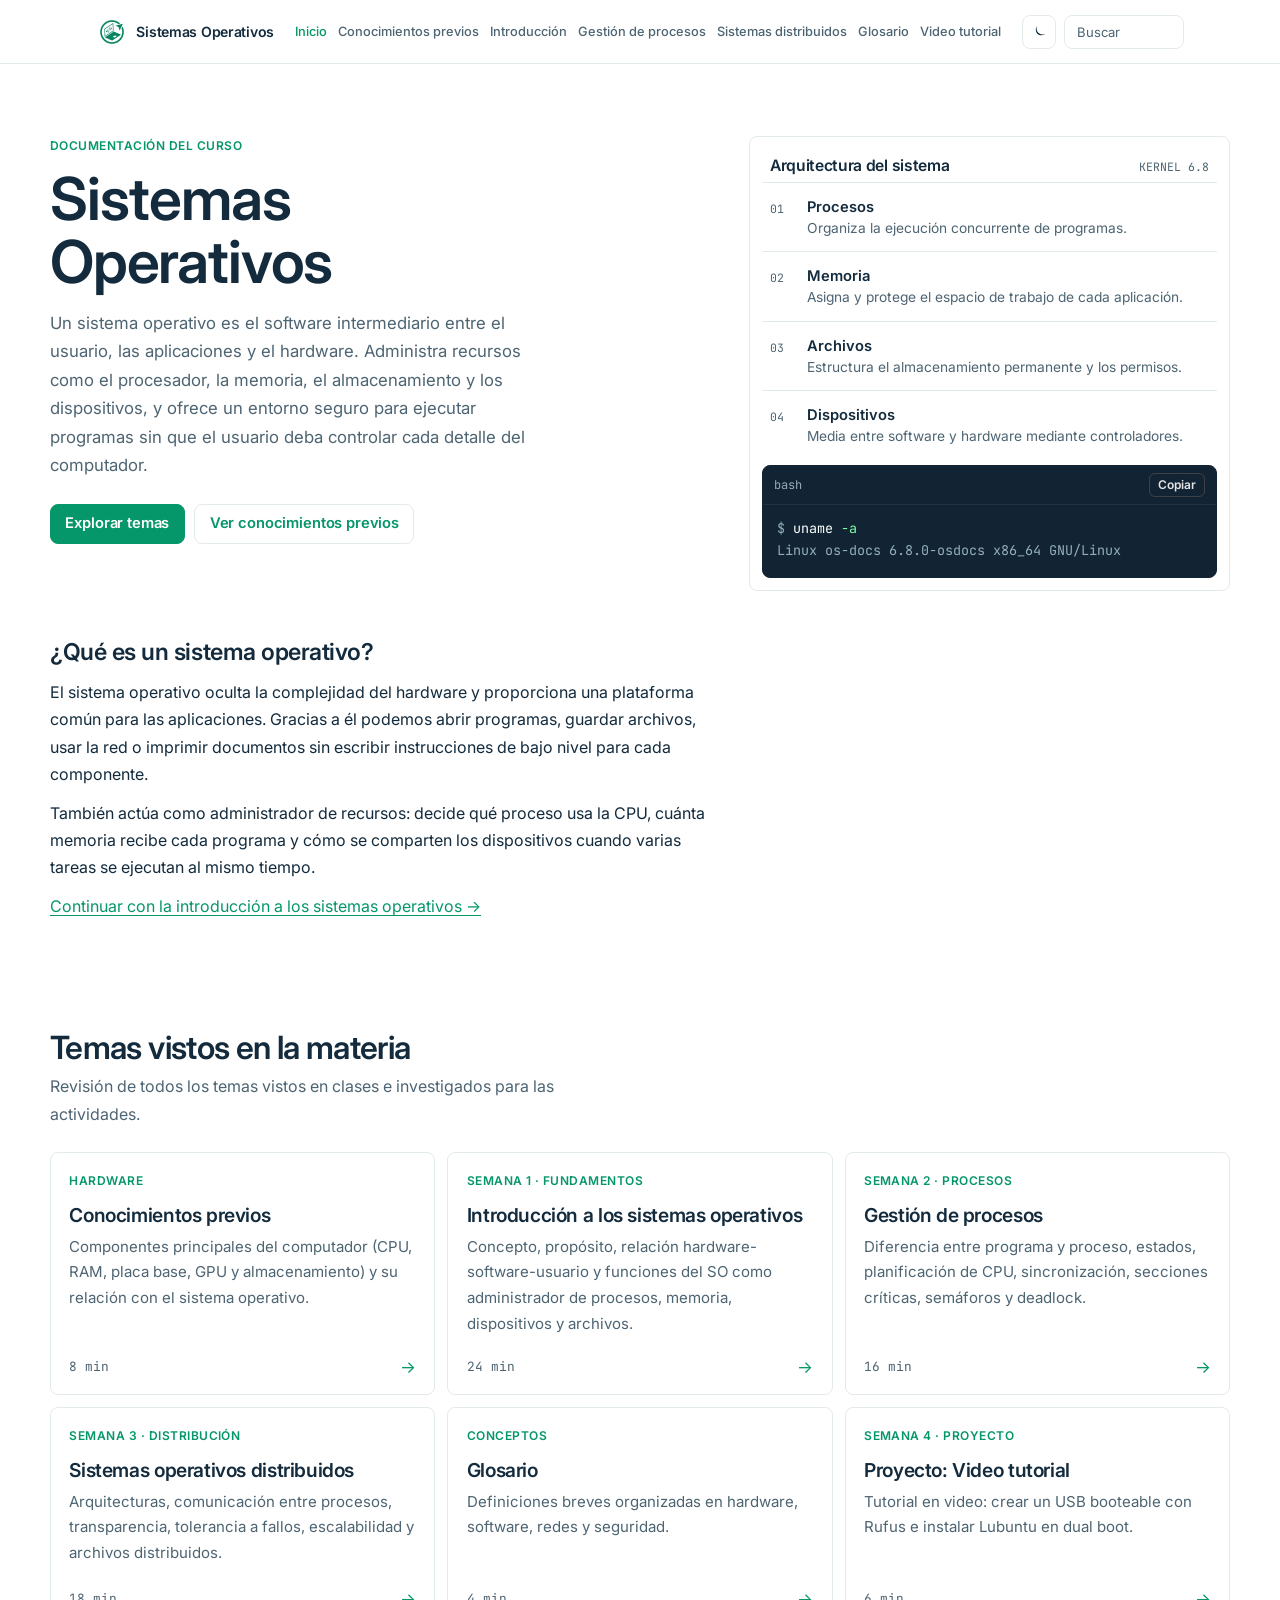
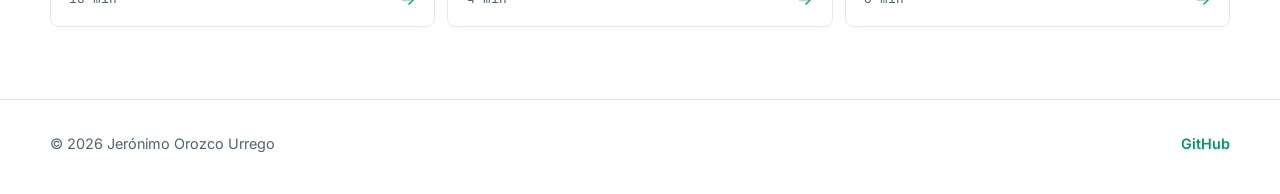
==== commit 8f9f94ea: "chore: arreglar cartas de temas en el inicio" ====
--- a/index.html
+++ b/index.html
@@ -33,7 +33,7 @@
       href="https://fonts.googleapis.com/css2?family=Inter:wght@400;500;600;700&family=JetBrains+Mono:wght@400;500&display=swap"
       rel="stylesheet"
     />
-    <link rel="stylesheet" href="css/styles.css?v=20261120k" />
+    <link rel="stylesheet" href="css/styles.css?v=20261120l" />
   </head>
   <body data-root="">
     <header class="site-header">
--- a/css/styles.css
+++ b/css/styles.css
@@ -557,13 +557,12 @@
 
 .topic-grid {
   display: grid;
-  grid-template-columns: repeat(6, minmax(0, 1fr));
+  grid-template-columns: repeat(3, minmax(0, 1fr));
   gap: 0.75rem;
   margin: 1.5rem 0 0;
 }
 
 .topic-card {
-  grid-column: span 2;
   display: flex;
   flex-direction: column;
   min-height: 220px;
@@ -574,12 +573,6 @@
   color: inherit;
   text-decoration: none;
   transition: border-color 0.15s ease;
-}
-
-.topic-card:nth-child(1),
-.topic-card:nth-child(2) {
-  grid-column: span 3;
-  min-height: 240px;
 }
 
 .topic-card:hover {
@@ -1850,10 +1843,7 @@
     max-width: none;
   }
 
-  .topic-card,
-  .topic-card:nth-child(1),
-  .topic-card:nth-child(2) {
-    grid-column: auto;
+  .topic-card {
     min-height: 0;
   }
 
